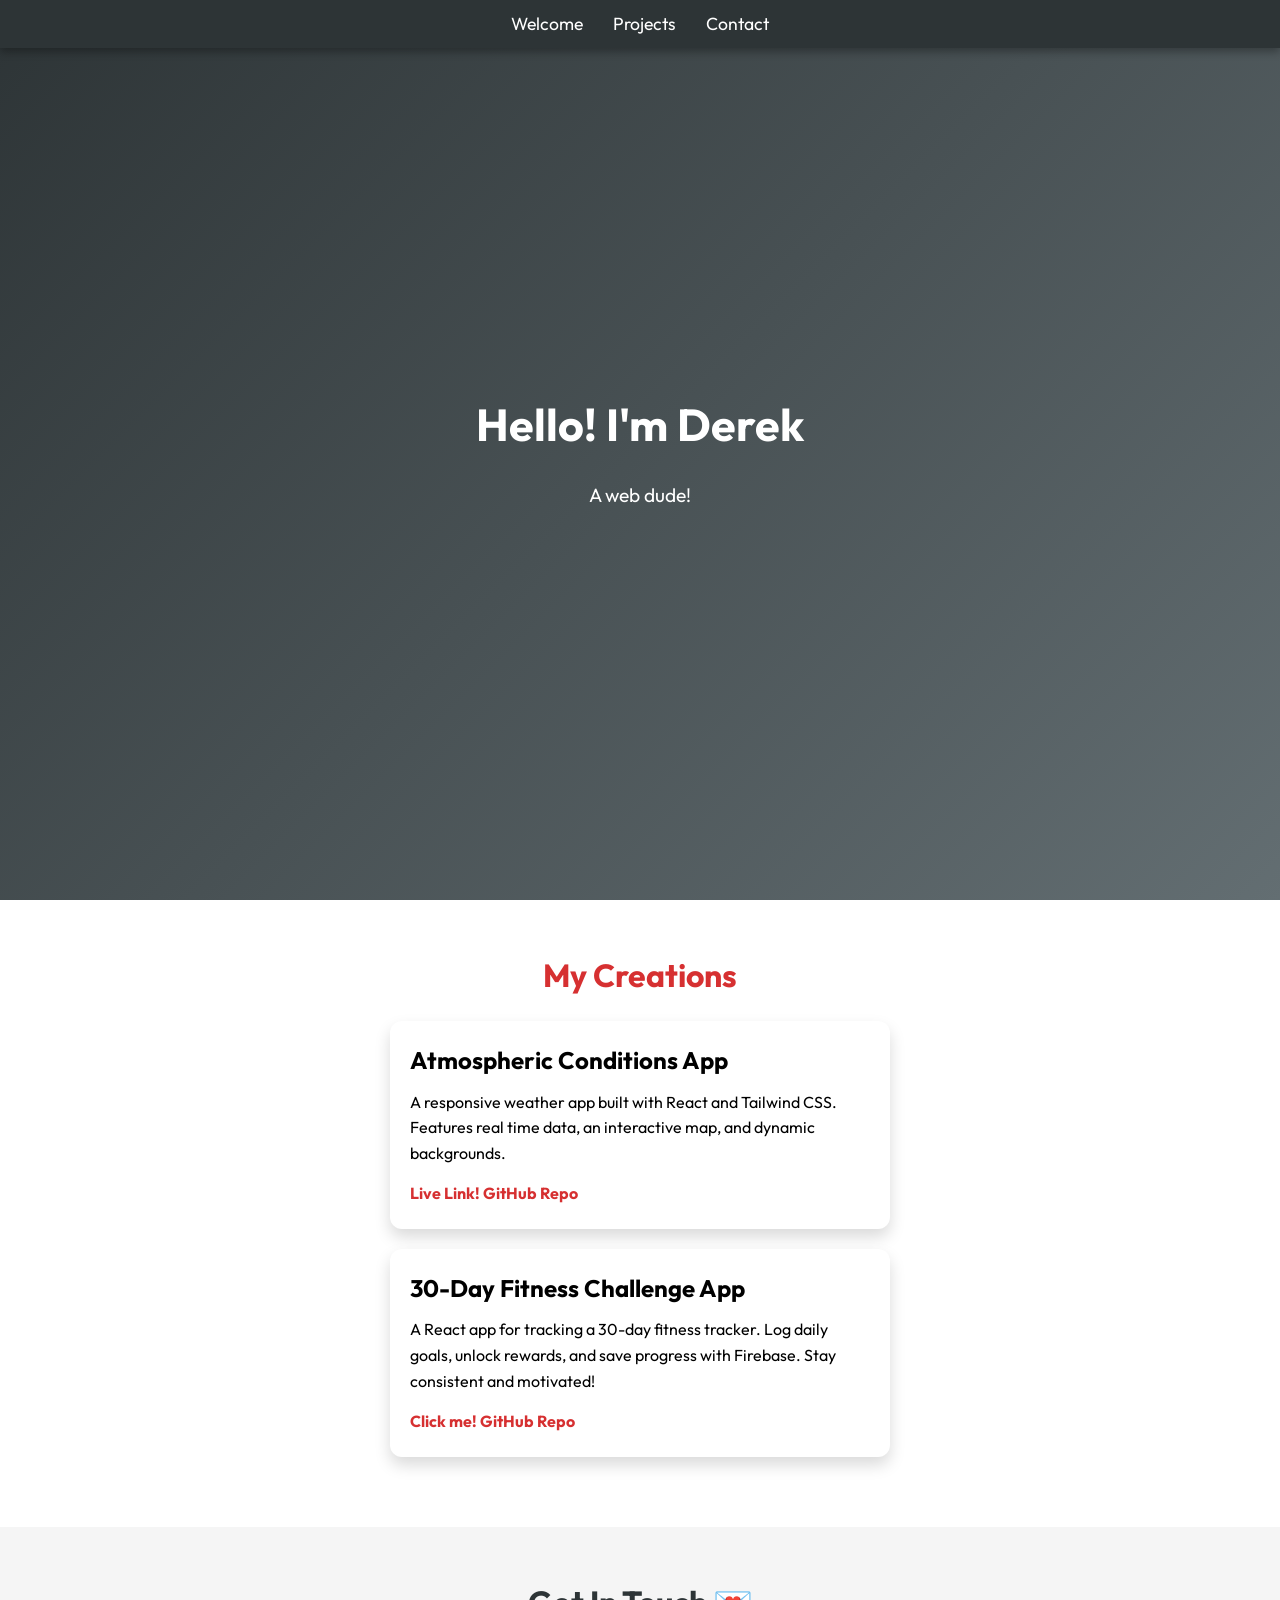
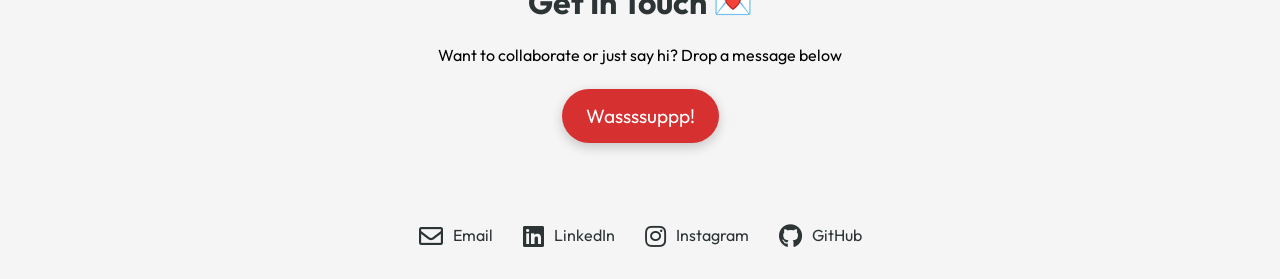
==== index.html @ 646eb682 "Update index.html Added links" ====
<!DOCTYPE html>
<html lang="en">
<head>
  <meta charset="UTF-8">
  <meta name="viewport" content="width=device-width, initial-scale=1.0">
  <title>Hello D!</title>
  <link rel="stylesheet" href="styles.css">
  <link href="https://fonts.googleapis.com/css2?family=Outfit:wght@400;500;600;700&display=swap" rel="stylesheet">
  <!-- Font Awesome CDN for Icons -->
  <link rel="stylesheet" href="https://cdnjs.cloudflare.com/ajax/libs/font-awesome/5.15.4/css/all.min.css">

</head>
<body>

  <!-- Navbar -->
  <nav id="navbar">
    <ul>
      <li><a href="#welcome-section">Welcome</a></li>
      <li><a href="#projects">Projects</a></li>
      <li><a href="#contact">Contact</a></li>
    </ul>
  </nav>

  <!-- Welcome Section -->
  <section id="welcome-section">
    <h1>Hello! I'm Derek</h1>
    <p>A web dude!</p>
  </section>

  <!-- Projects Section -->
  <section id="projects">
    <h2>My Creations</h2>
    <div class="project-tile">
      <h3>Atmospheric Conditions App</h3>
      <p>A responsive weather app built with React and Tailwind CSS. Features real time data, an interactive map, and dynamic backgrounds.</p>
      <a href="https://weather-app-lemon-nu-39.vercel.app/" target="_blank">Live Link!</a>
      <a href="https://github.com/Dkloh/weather-app" target="_blank">GitHub Repo</a>
    </div>
    <div class="project-tile">
      <h3>30-Day Fitness Challenge App</h3>
      <p>A React app for tracking a 30-day fitness tracker. Log daily goals, unlock rewards, and save progress with Firebase. Stay consistent and motivated!</p>
      <a href="https://fitness-challenge-tracker.vercel.app" target="_blank">Click me!</a>
      <a href="https://github.com/Dkloh/fitness-challenge-tracker" target="_blank">GitHub Repo</a>
    </div>
  </section>

  <!-- Contact Section -->
  <section id="contact">
    <h2>Get In Touch 💌</h2>
    <p>Want to collaborate or just say hi? Drop a message below</p>
    <a id="profile-link" href="javascript:void(0);" onclick="openModal()">Wassssuppp!</a>
  </section>

   <!-- Modal (Pop-up form) -->
   <div id="contact-modal" class="modal">
    <div class="modal-content">
      <div class="modal-header">
        <h2>Contact Me</h2>
        <button class="close-btn" onclick="closeModal()">×</button>
      </div>
      <form action="https://formspree.io/f/xyzypabz" method="POST" class="contact-form">
        <label for="name">Your Name</label>
        <input type="text" id="name" name="name" required>

        <label for="email">Your Email</label>
        <input type="email" id="email" name="email" required>

        <label for="message">Your Message</label>
        <textarea id="message" name="message" rows="4" required></textarea>

        <button type="submit">Send Message</button>
      </form>
    </div>
  </div>


  <!-- Socials-->
  <div class="social-links">
    <a href="mailto:derekkloh@gmail.com" class="social-icon email" target="_blank">
        <i class="far fa-envelope"></i>
        <span>Email</span>
    </a>
    
    <a href="https://linkedin.com/in/derekkloh" class="social-icon linkedin" target="_blank">
        <i class="fab fa-linkedin"></i>
        <span>LinkedIn</span>
    </a>
    
    <a href="https://instagram.com/dkloh" class="social-icon instagram" target="_blank">
        <i class="fab fa-instagram"></i>
        <span>Instagram</span>
    </a>

    <!-- GitHub Link -->
    <a href="https://github.com/Dkloh" class="social-icon github" target="_blank">
        <i class="fab fa-github"></i>
        <span>GitHub</span>
    </a>
</div>
<script>
    // Function to open the modal (pop-up)
    function openModal() {
      document.getElementById('contact-modal').style.display = 'flex';
    }

    // Function to close the modal (pop-up)
    function closeModal() {
      document.getElementById('contact-modal').style.display = 'none';
    }
  </script>

</body>
</html>
---- styles.css ----
/* Reset some basic styles */
* {
    margin: 0;
    padding: 0;
    box-sizing: border-box;
  }
  
  body {
    font-family:'Outfit', -apple-system, BlinkMacSystemFont, 'Segoe UI', Roboto, Oxygen-Sans, Ubuntu, Cantarell, 'Helvetica Neue', sans-serif;
    line-height: 1.6;
    background-color: #f5f5f5;
  }
  
  /* Navbar */
  #navbar {
    position: fixed;
    top: 0;
    width: 100%;
    background-color: #2D3436;
    color: white;
    padding: 10px;
    box-shadow: 0px 4px 8px rgba(0, 0, 0, 0.3);
  }
  
  #navbar ul {
    list-style: none;
    display: flex;
    justify-content: center;
  }
  
  #navbar ul li {
    margin: 0 15px;
  }
  
  #navbar ul li a {
    color: white;
    text-decoration: none;
    font-size: 1.1rem;
    transition: transform 0.3s;
  }
  
  #navbar ul li a:hover {
    transform: scale(1.1);
  }
  
  /* Welcome Section */
  #welcome-section {
    display: flex;
    flex-direction: column;
    align-items: center;
    justify-content: center;
    height: 100vh;
    background: linear-gradient(135deg, #2D3436, #636E72);
    text-align: center;
    color: white;
    animation: fadeIn 1.5s ease-in;
  }
  
  #welcome-section h1 {
    font-size: 2.8rem;
    margin-bottom: 10px;
    animation: bounceIn 2s infinite alternate;
  }
  
  @keyframes bounceIn {
    0% { transform: translateY(0); }
    100% { transform: translateY(-10px); }
  }
  
  #welcome-section p {
    font-size: 1.2rem;
    max-width: 600px;
    margin-top: 10px;
  }
  
  /* Projects Section */
  #projects {
    padding: 50px 20px;
    background-color: #ffffff;
  }
  
  #projects h2 {
    text-align: center;
    margin-bottom: 20px;
    font-size: 2rem;
    color: #D63031;
  }
  
  .project-tile {
    background: #ffffff;
    padding: 20px;
    margin: 20px auto;
    border-radius: 12px;
    width: 80%;
    max-width: 500px;
    box-shadow: 0px 8px 16px rgba(0, 0, 0, 0.15);
    transition: transform 0.3s ease;
  }
  
  .project-tile:hover {
    transform: translateY(-10px);
  }
  
  .project-tile h3 {
    font-size: 1.5rem;
    margin-bottom: 10px;
  }
  
  .project-tile p {
    margin-bottom: 15px;
  }
  
  .project-tile a {
    display: inline-block;
    color: #D63031;
    font-weight: bold;
    text-decoration: none;
    border-bottom: 2px solid transparent;
    transition: color 0.3s, border-bottom-color 0.3s;
  }
  
  .project-tile a:hover {
    color: #ff4757;
    border-bottom-color: #ff6347;
  }
  
  /* Contact Section */
  #contact {
    padding: 50px 20px;
    text-align: center;
    background-color: #f5f5f5;
  }
  
  #contact h2 {
    font-size: 2rem;
    color: #2D3436;
    margin-bottom: 15px;
  }
  
  #profile-link {
    display: inline-block;
    margin-top: 20px;
    padding: 12px 24px;
    background-color: #D63031;
    color: white;
    text-decoration: none;
    font-size: 1.2rem;
    border-radius: 50px;
    box-shadow: 0px 4px 12px rgba(0, 0, 0, 0.2);
    transition: background-color 0.3s, box-shadow 0.3s;
  }
  
  #profile-link:hover {
    background-color: #ff4757;
    box-shadow: 0px 6px 18px rgba(0, 0, 0, 0.3);
  }
  
  /* Keyframes */
  @keyframes fadeIn {
    from { opacity: 0; }
    to { opacity: 1; }
  }
  
  /* Media Query */
  @media (max-width: 600px) {
    #welcome-section h1 {
      font-size: 2rem;
    }
  
    .project-tile {
      width: 90%;
    }
  }
  
  /* Socials if it works */
  .social-links {
    display: flex;
    justify-content: center;
    gap: 30px;
    margin: 30px 0;
}

.social-icon {
    color: #2D3436;
    font-size: 24px;
    transition: all 0.3s ease;
    display: flex;
    align-items: center;
    gap: 10px;
    text-decoration: none;
}

.social-icon span {
    font-size: 16px;
}

.social-icon:hover {
    color: #D63031;
    transform: translateY(-3px);
}

/* Specific hover colors */
.social-icon.linkedin:hover {
    color: #0077b5;
}

.social-icon.instagram:hover {
    color: #e4405f;
}

.social-icon.email:hover {
    color: #D63031;
}

.social-icon.github:hover {
    color: #6e0208;
}

/* Modal Styles */
.modal {
    display: none; /* Hidden by default */
    position: fixed;
    top: 0;
    left: 0;
    width: 100%;
    height: 100%;
    background-color: rgba(0, 0, 0, 0.5); /* Dark background */
    justify-content: center;
    align-items: center;
  }

  .modal-content {
    background-color: #fff;
    padding: 20px;
    border-radius: 8px;
    max-width: 500px;
    width: 100%;
  }

  .modal-header {
    display: flex;
    justify-content: space-between;
    align-items: center;
  }

  .modal-header h2 {
    margin: 0;
  }

  .close-btn {
    background-color: transparent;
    border: none;
    font-size: 20px;
    cursor: pointer;
  }

  .contact-form {
    display: flex;
    flex-direction: column;
  }

  .contact-form label {
    font-size: 1rem;
    margin-bottom: 5px;
  }

  .contact-form input,
  .contact-form textarea {
    padding: 10px;
    margin-bottom: 10px;
    border: 1px solid #ccc;
    border-radius: 4px;
  }

  .contact-form button {
    padding: 10px 20px;
    background-color: #D63031;
    color: white;
    border: none;
    border-radius: 4px;
    cursor: pointer;
    transition: background-color 0.3s;
  }

  .contact-form button:hover {
    background-color: #ff4757;
  }
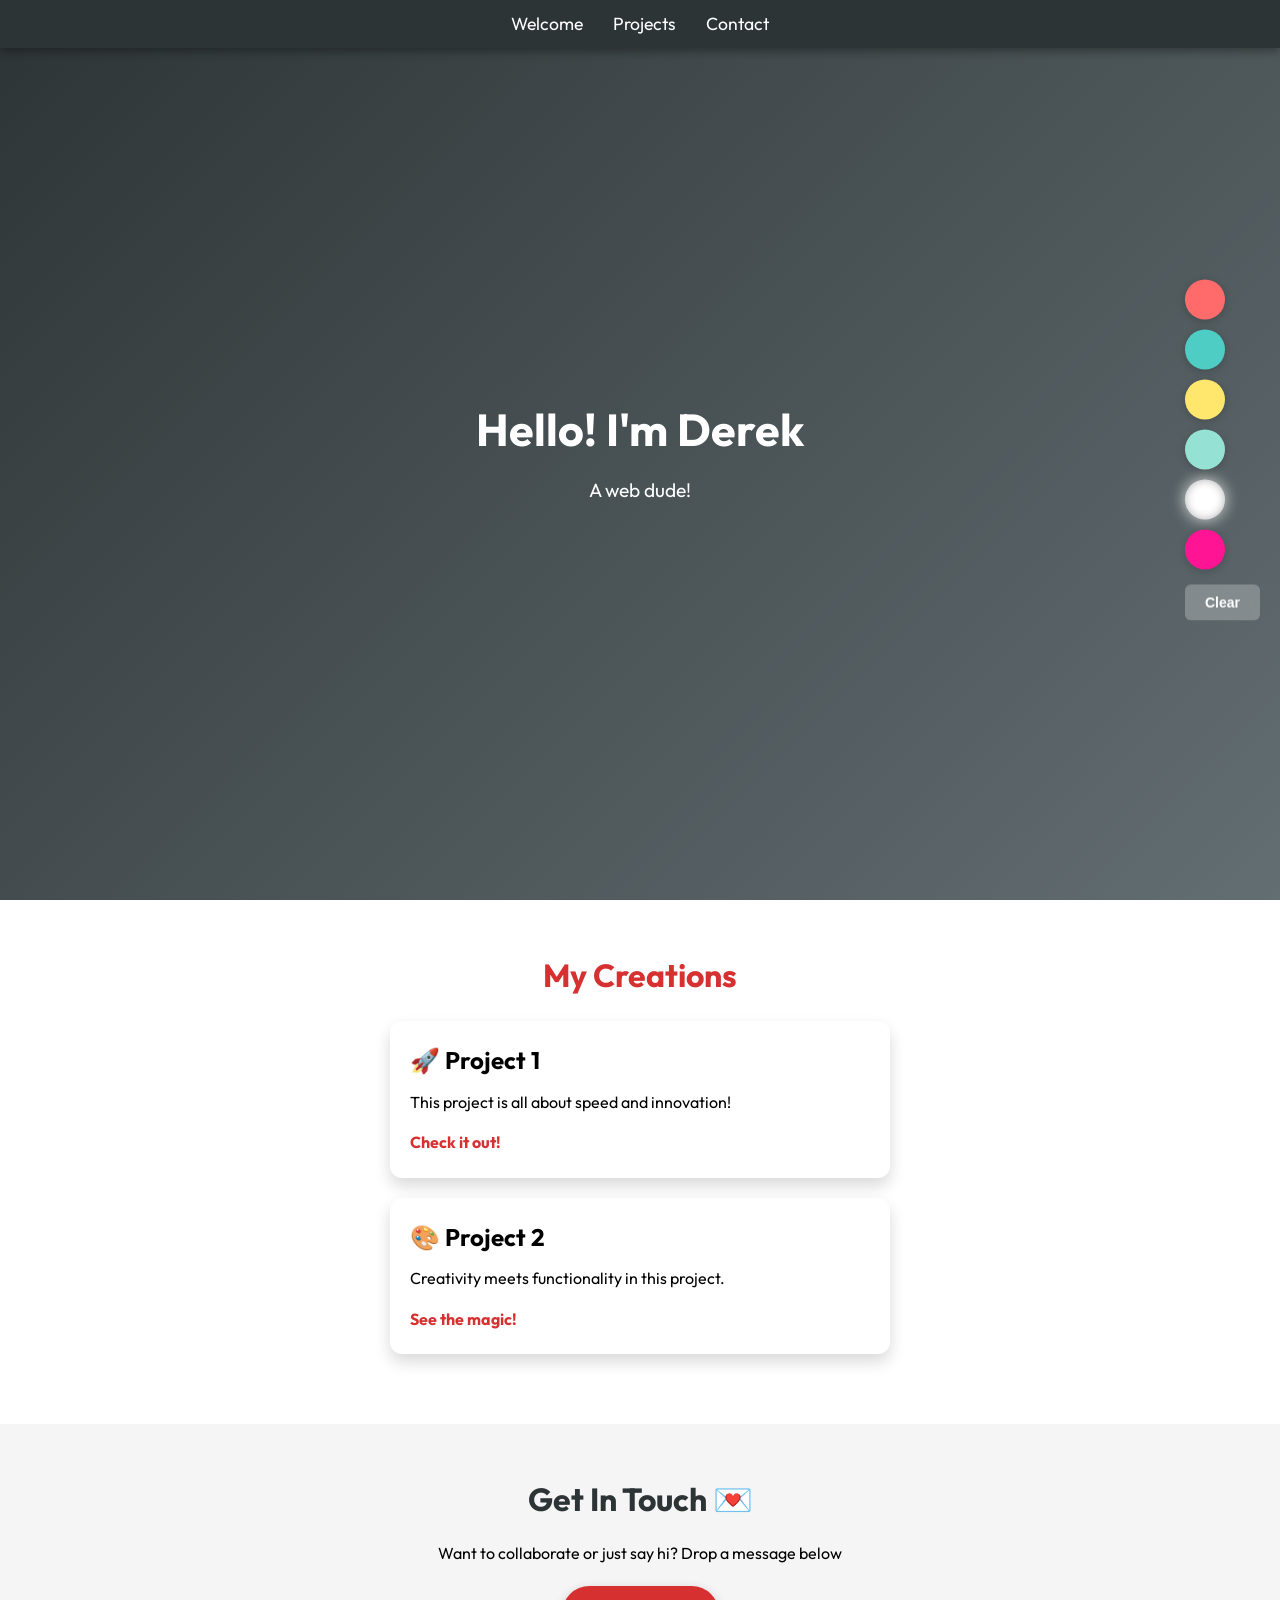
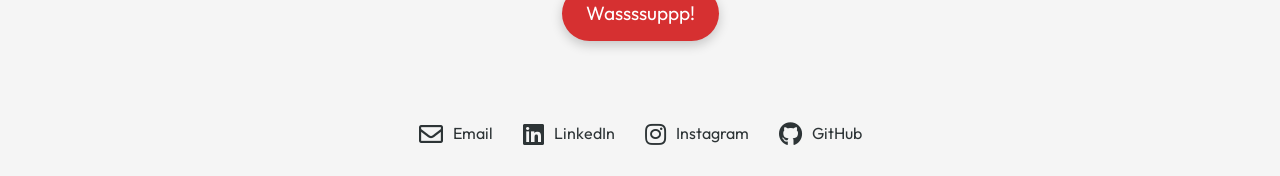
==== commit 0efba438: "Added canvas" ====
--- a/index.html
+++ b/index.html
@@ -21,26 +21,43 @@
     </ul>
   </nav>
 
-  <!-- Welcome Section -->
+  <!-- Welcome Section 
   <section id="welcome-section">
     <h1>Hello! I'm Derek</h1>
     <p>A web dude!</p>
-  </section>
+  </section> -->
+
+  <!-- New Welcome Section -->
+  <section id="welcome-section">
+  <canvas id="drawboard"></canvas>
+  <div class="color-picker-container">
+    <button class="color-btn" id="color-red" style="background-color: #FF6B6B;" data-color="rgb(255,107,107)"></button>
+    <button class="color-btn" id="color-blue" style="background-color: #4ECDC4;" data-color="rgb(78,205,196)"></button>
+    <button class="color-btn" id="color-yellow" style="background-color: #FFE66D;" data-color="rgb(255,230,109)"></button>
+    <button class="color-btn" id="color-green" style="background-color: #95E1D3;" data-color="rgb(149,225,211)"></button>
+    <button class="color-btn active" id="color-white" style="background-color: #FFFFFF;" data-color="rgb(255,255,255)"></button>
+    <button class="color-btn" id="color-pink" style="background-color: #FF1493;" data-color="rgb(255,20,147)"></button>
+    <button id="clear-board">Clear</button>
+  </div>
+  <div class="overlay-text">
+    <h1>Hello! I'm Derek</h1>
+    <p>A web dude!</p>
+  </div>
+</section>
+
 
   <!-- Projects Section -->
   <section id="projects">
     <h2>My Creations</h2>
     <div class="project-tile">
-      <h3>Atmospheric Conditions App</h3>
-      <p>A responsive weather app built with React and Tailwind CSS. Features real time data, an interactive map, and dynamic backgrounds.</p>
-      <a href="https://weather-app-lemon-nu-39.vercel.app/" target="_blank">Live Link!</a>
-      <a href="https://github.com/Dkloh/weather-app" target="_blank">GitHub Repo</a>
+      <h3>🚀 Project 1</h3>
+      <p>This project is all about speed and innovation!</p>
+      <a href="https://github.com/yourusername/project1" target="_blank">Check it out!</a>
     </div>
     <div class="project-tile">
-      <h3>30-Day Fitness Challenge App</h3>
-      <p>A React app for tracking a 30-day fitness tracker. Log daily goals, unlock rewards, and save progress with Firebase. Stay consistent and motivated!</p>
-      <a href="https://fitness-challenge-tracker.vercel.app" target="_blank">Click me!</a>
-      <a href="https://github.com/Dkloh/fitness-challenge-tracker" target="_blank">GitHub Repo</a>
+      <h3>🎨 Project 2</h3>
+      <p>Creativity meets functionality in this project.</p>
+      <a href="https://github.com/yourusername/project2" target="_blank">See the magic!</a>
     </div>
   </section>
 
@@ -76,23 +93,23 @@
 
   <!-- Socials-->
   <div class="social-links">
-    <a href="mailto:derekkloh@gmail.com" class="social-icon email" target="_blank">
+    <a href="mailto:derekkloh@gmail.com" class="social-icon email">
         <i class="far fa-envelope"></i>
         <span>Email</span>
     </a>
     
-    <a href="https://linkedin.com/in/derekkloh" class="social-icon linkedin" target="_blank">
+    <a href="https://linkedin.com/in/yourprofile" class="social-icon linkedin">
         <i class="fab fa-linkedin"></i>
         <span>LinkedIn</span>
     </a>
     
-    <a href="https://instagram.com/dkloh" class="social-icon instagram" target="_blank">
+    <a href="https://instagram.com/yourprofile" class="social-icon instagram">
         <i class="fab fa-instagram"></i>
         <span>Instagram</span>
     </a>
 
     <!-- GitHub Link -->
-    <a href="https://github.com/Dkloh" class="social-icon github" target="_blank">
+    <a href="https://github.com/yourusername" class="social-icon github" target="_blank">
         <i class="fab fa-github"></i>
         <span>GitHub</span>
     </a>
@@ -109,5 +126,7 @@
     }
   </script>
 
+  <script src="script.js"></script>
+  
 </body>
-</html>
+</html>
--- a/styles.css
+++ b/styles.css
@@ -20,6 +20,7 @@
     color: white;
     padding: 10px;
     box-shadow: 0px 4px 8px rgba(0, 0, 0, 0.3);
+    z-index: 100;
   }
   
   #navbar ul {
@@ -43,7 +44,7 @@
     transform: scale(1.1);
   }
   
-  /* Welcome Section */
+  /* Welcome Section 
   #welcome-section {
     display: flex;
     flex-direction: column;
@@ -71,7 +72,116 @@
     font-size: 1.2rem;
     max-width: 600px;
     margin-top: 10px;
-  }
+  }  */
+
+  /* NEW Welcome Section — unchanged background & layout */
+#welcome-section {
+  position: relative;              /* Needed so canvas overlays correctly */
+  display: flex;
+  flex-direction: column;
+  align-items: center;
+  justify-content: center;
+  height: 100vh;
+  background: linear-gradient(135deg, #2D3436, #636E72);
+  text-align: center;
+  color: white;
+  animation: fadeIn 1.5s ease-in;
+  overflow: hidden;                /* Prevent drawing overflow */
+  margin-top: 0;
+}
+
+/* Canvas Drawing Layer */
+#drawboard {
+  position: absolute;
+  top: 0;
+  left: 0;
+  width: 100%;
+  height: 100%;
+  background: transparent;         /* Keeps your gradient fully visible */
+  cursor: crosshair;
+  z-index: 1;                      /* Behind the text but above background */
+  margin-top: 0;                   /* Don't be pushed down by navbar */
+}
+
+/* Text sits on top of the drawing layer */
+.overlay-text {
+  position: relative;
+  z-index: 2;
+  pointer-events: none;            /* User can draw "through" the text */
+}
+
+.overlay-text button {
+  pointer-events: auto;            /* Allow button clicks */
+}
+
+.color-picker-container {
+  position: absolute;
+  top: 50%;
+  right: 20px;
+  transform: translateY(-50%);
+  z-index: 3;
+  display: flex;
+  gap: 10px;
+  flex-direction: column;
+}
+
+/* Keep your existing heading styles */
+#welcome-section h1 {
+  font-size: 2.8rem;
+  margin-bottom: 10px;
+  animation: bounceIn 2s infinite alternate;
+}
+
+@keyframes bounceIn {
+  0% { transform: translateY(0); }
+  100% { transform: translateY(-10px); }
+}
+
+#welcome-section p {
+  font-size: 1.2rem;
+  max-width: 600px;
+  margin-top: 10px;
+}
+
+
+/* Clear Button */
+#clear-board {
+  padding: 10px 20px;
+  font-size: 14px;
+  border: none;
+  border-radius: 6px;
+  background: rgba(255,255,255,0.25);
+  color: white;
+  cursor: pointer;
+  backdrop-filter: blur(5px);
+  transition: 0.2s;
+  font-weight: 600;
+  margin-top: 5px;
+}
+
+#clear-board:hover {
+  background: rgba(255,255,255,0.4);
+}
+
+.color-btn {
+  width: 40px;
+  height: 40px;
+  border: none;
+  border-radius: 50%;
+  cursor: pointer;
+  transition: transform 0.2s, box-shadow 0.2s;
+  box-shadow: 0 2px 8px rgba(0, 0, 0, 0.2);
+}
+
+.color-btn:hover {
+  transform: scale(1.1);
+  box-shadow: 0 4px 12px rgba(0, 0, 0, 0.3);
+}
+
+.color-btn.active {
+  box-shadow: 0 0 15px rgba(255, 255, 255, 0.8), inset 0 0 10px rgba(0, 0, 0, 0.3);
+}
+
   
   /* Projects Section */
   #projects {
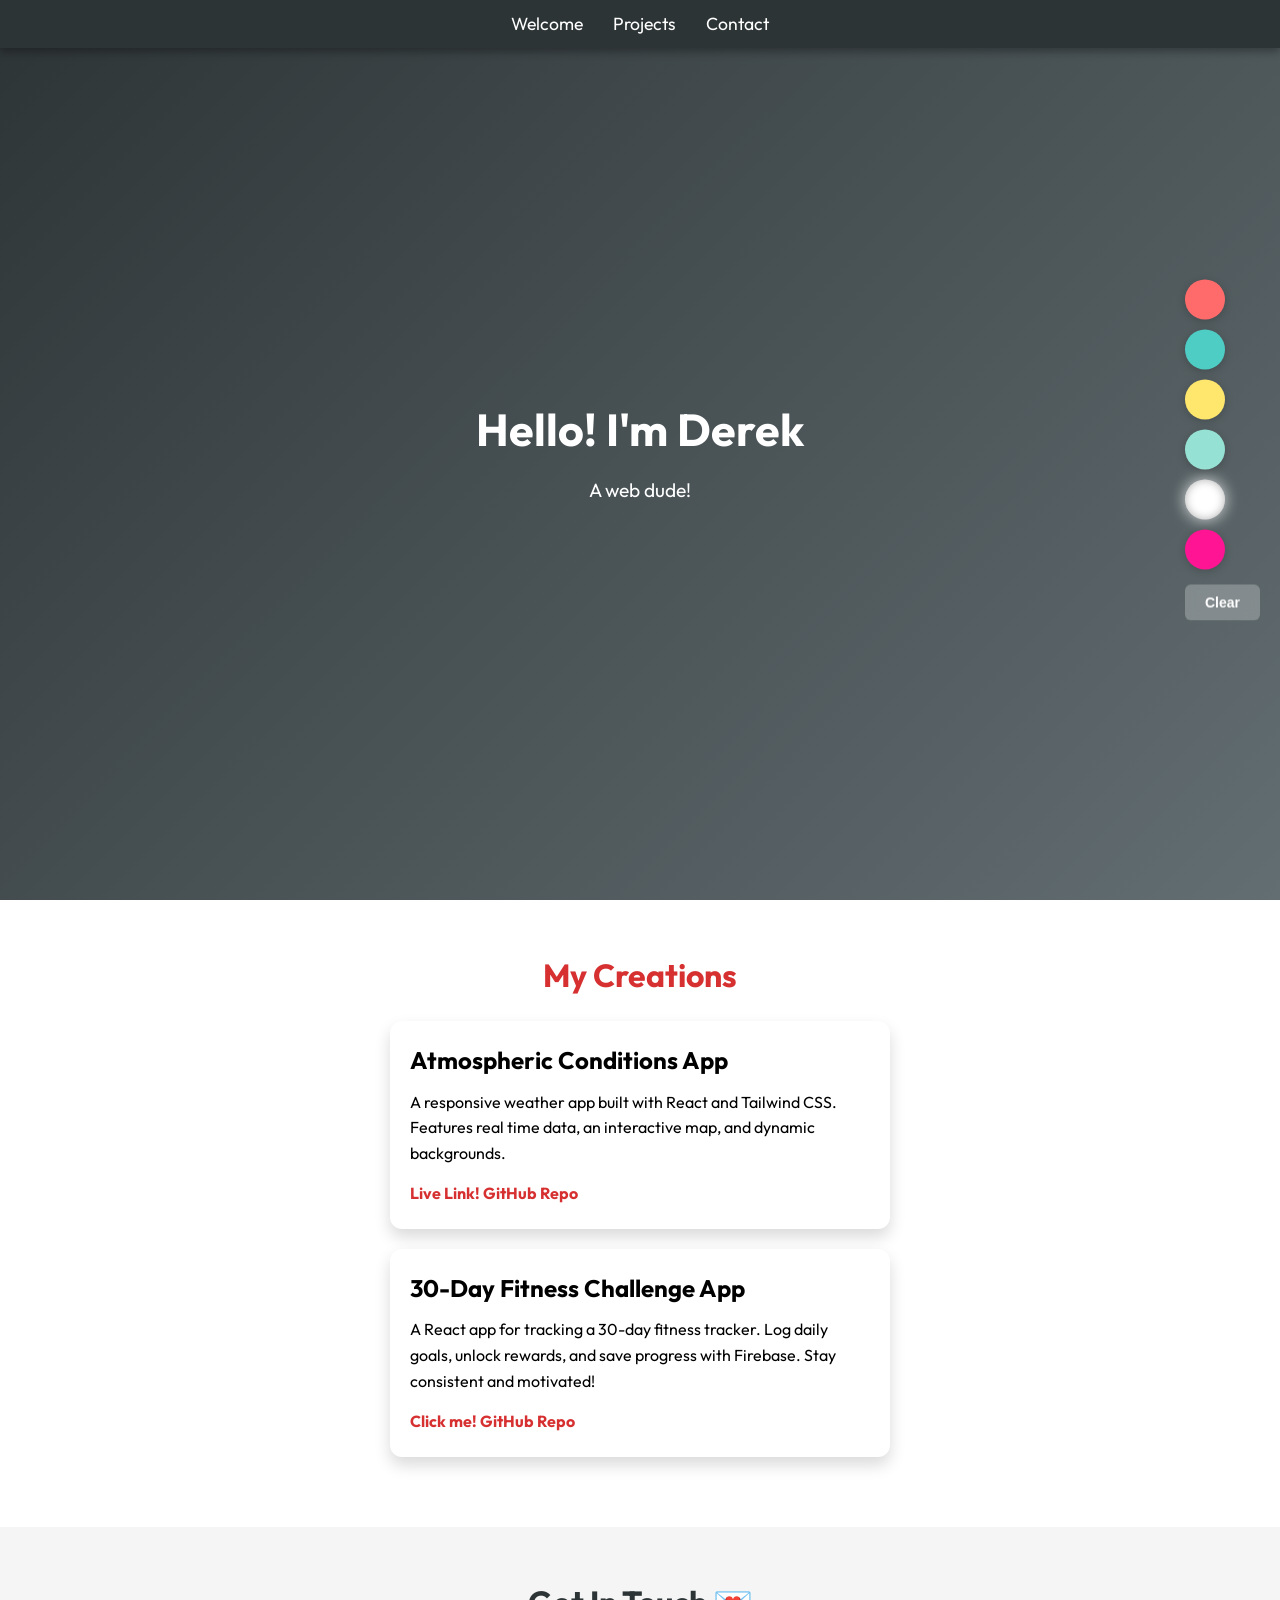
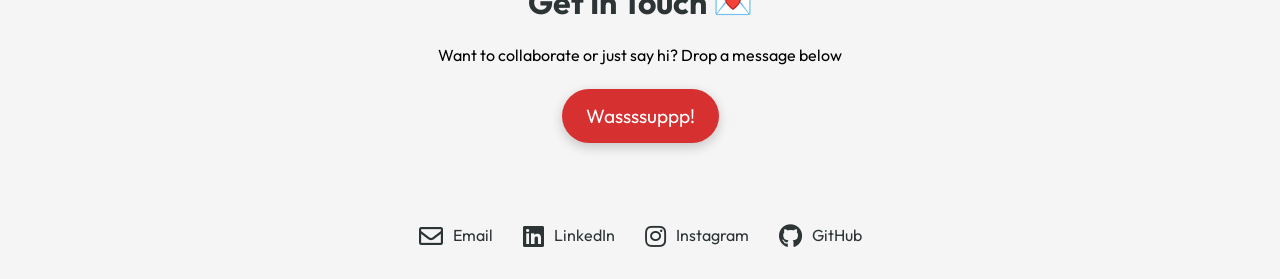
==== commit 4aa170f6: "Merge branch 'main' of https://github.com/Dkloh/portfolio" ====
--- a/index.html
+++ b/index.html
@@ -50,14 +50,16 @@
   <section id="projects">
     <h2>My Creations</h2>
     <div class="project-tile">
-      <h3>🚀 Project 1</h3>
-      <p>This project is all about speed and innovation!</p>
-      <a href="https://github.com/yourusername/project1" target="_blank">Check it out!</a>
+      <h3>Atmospheric Conditions App</h3>
+      <p>A responsive weather app built with React and Tailwind CSS. Features real time data, an interactive map, and dynamic backgrounds.</p>
+      <a href="https://weather-app-lemon-nu-39.vercel.app/" target="_blank">Live Link!</a>
+      <a href="https://github.com/Dkloh/weather-app" target="_blank">GitHub Repo</a>
     </div>
     <div class="project-tile">
-      <h3>🎨 Project 2</h3>
-      <p>Creativity meets functionality in this project.</p>
-      <a href="https://github.com/yourusername/project2" target="_blank">See the magic!</a>
+      <h3>30-Day Fitness Challenge App</h3>
+      <p>A React app for tracking a 30-day fitness tracker. Log daily goals, unlock rewards, and save progress with Firebase. Stay consistent and motivated!</p>
+      <a href="https://fitness-challenge-tracker.vercel.app" target="_blank">Click me!</a>
+      <a href="https://github.com/Dkloh/fitness-challenge-tracker" target="_blank">GitHub Repo</a>
     </div>
   </section>
 
@@ -93,23 +95,23 @@
 
   <!-- Socials-->
   <div class="social-links">
-    <a href="mailto:derekkloh@gmail.com" class="social-icon email">
+    <a href="mailto:derekkloh@gmail.com" class="social-icon email" target="_blank">
         <i class="far fa-envelope"></i>
         <span>Email</span>
     </a>
     
-    <a href="https://linkedin.com/in/yourprofile" class="social-icon linkedin">
+    <a href="https://linkedin.com/in/derekkloh" class="social-icon linkedin" target="_blank">
         <i class="fab fa-linkedin"></i>
         <span>LinkedIn</span>
     </a>
     
-    <a href="https://instagram.com/yourprofile" class="social-icon instagram">
+    <a href="https://instagram.com/dkloh" class="social-icon instagram" target="_blank">
         <i class="fab fa-instagram"></i>
         <span>Instagram</span>
     </a>
 
     <!-- GitHub Link -->
-    <a href="https://github.com/yourusername" class="social-icon github" target="_blank">
+    <a href="https://github.com/Dkloh" class="social-icon github" target="_blank">
         <i class="fab fa-github"></i>
         <span>GitHub</span>
     </a>
@@ -129,4 +131,4 @@
   <script src="script.js"></script>
   
 </body>
-</html>+</html>
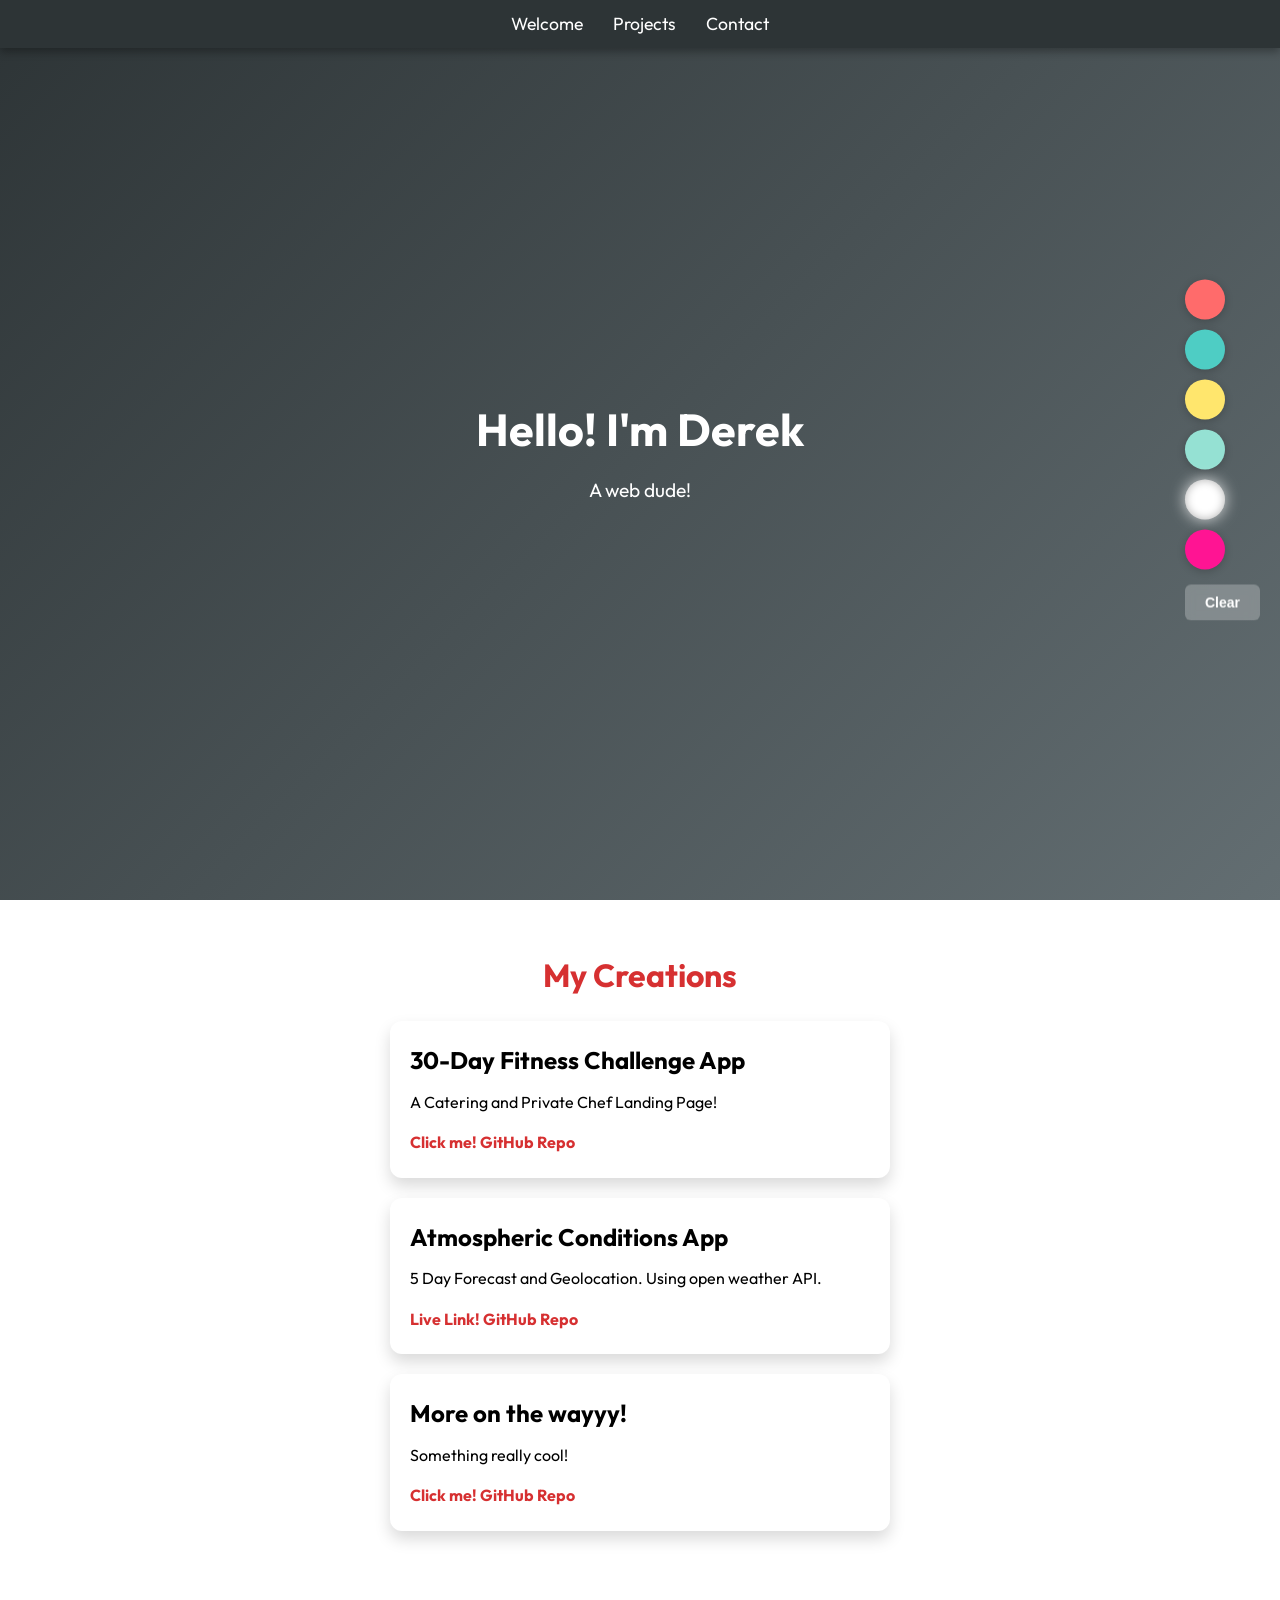
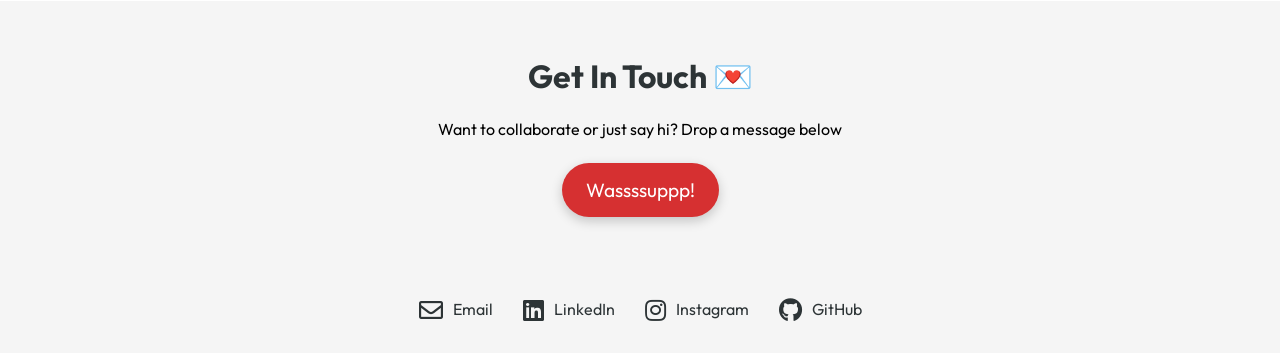
==== commit 6a8f9a1c: "Update project details in index.html Add project tile" ====
--- a/index.html
+++ b/index.html
@@ -50,16 +50,22 @@
   <section id="projects">
     <h2>My Creations</h2>
     <div class="project-tile">
-      <h3>Atmospheric Conditions App</h3>
-      <p>A responsive weather app built with React and Tailwind CSS. Features real time data, an interactive map, and dynamic backgrounds.</p>
-      <a href="https://weather-app-lemon-nu-39.vercel.app/" target="_blank">Live Link!</a>
-      <a href="https://github.com/Dkloh/weather-app" target="_blank">GitHub Repo</a>
+      <h3>30-Day Fitness Challenge App</h3>
+      <p>A Catering and Private Chef Landing Page!</p>
+      <a href="https://deirdres.netlify.app/" target="_blank">Click me!</a>
+      <a href="https://github.com/Dkloh/deirdres-website" target="_blank">GitHub Repo</a>
     </div>
     <div class="project-tile">
-      <h3>30-Day Fitness Challenge App</h3>
-      <p>A React app for tracking a 30-day fitness tracker. Log daily goals, unlock rewards, and save progress with Firebase. Stay consistent and motivated!</p>
-      <a href="https://fitness-challenge-tracker.vercel.app" target="_blank">Click me!</a>
-      <a href="https://github.com/Dkloh/fitness-challenge-tracker" target="_blank">GitHub Repo</a>
+      <h3>Atmospheric Conditions App</h3>
+      <p>5 Day Forecast and Geolocation. Using open weather API.</p>
+      <a href="https://new-weather-khaki.vercel.app/" target="_blank">Live Link!</a>
+      <a href="https://github.com/Dkloh/new-weather" target="_blank">GitHub Repo</a>
+    </div>
+    <div class="project-tile">
+      <h3>More on the wayyy!</h3>
+      <p>Something really cool!</p>
+      <a href="#">Click me!</a>
+      <a href="#" target="_blank">GitHub Repo</a>
     </div>
   </section>
 
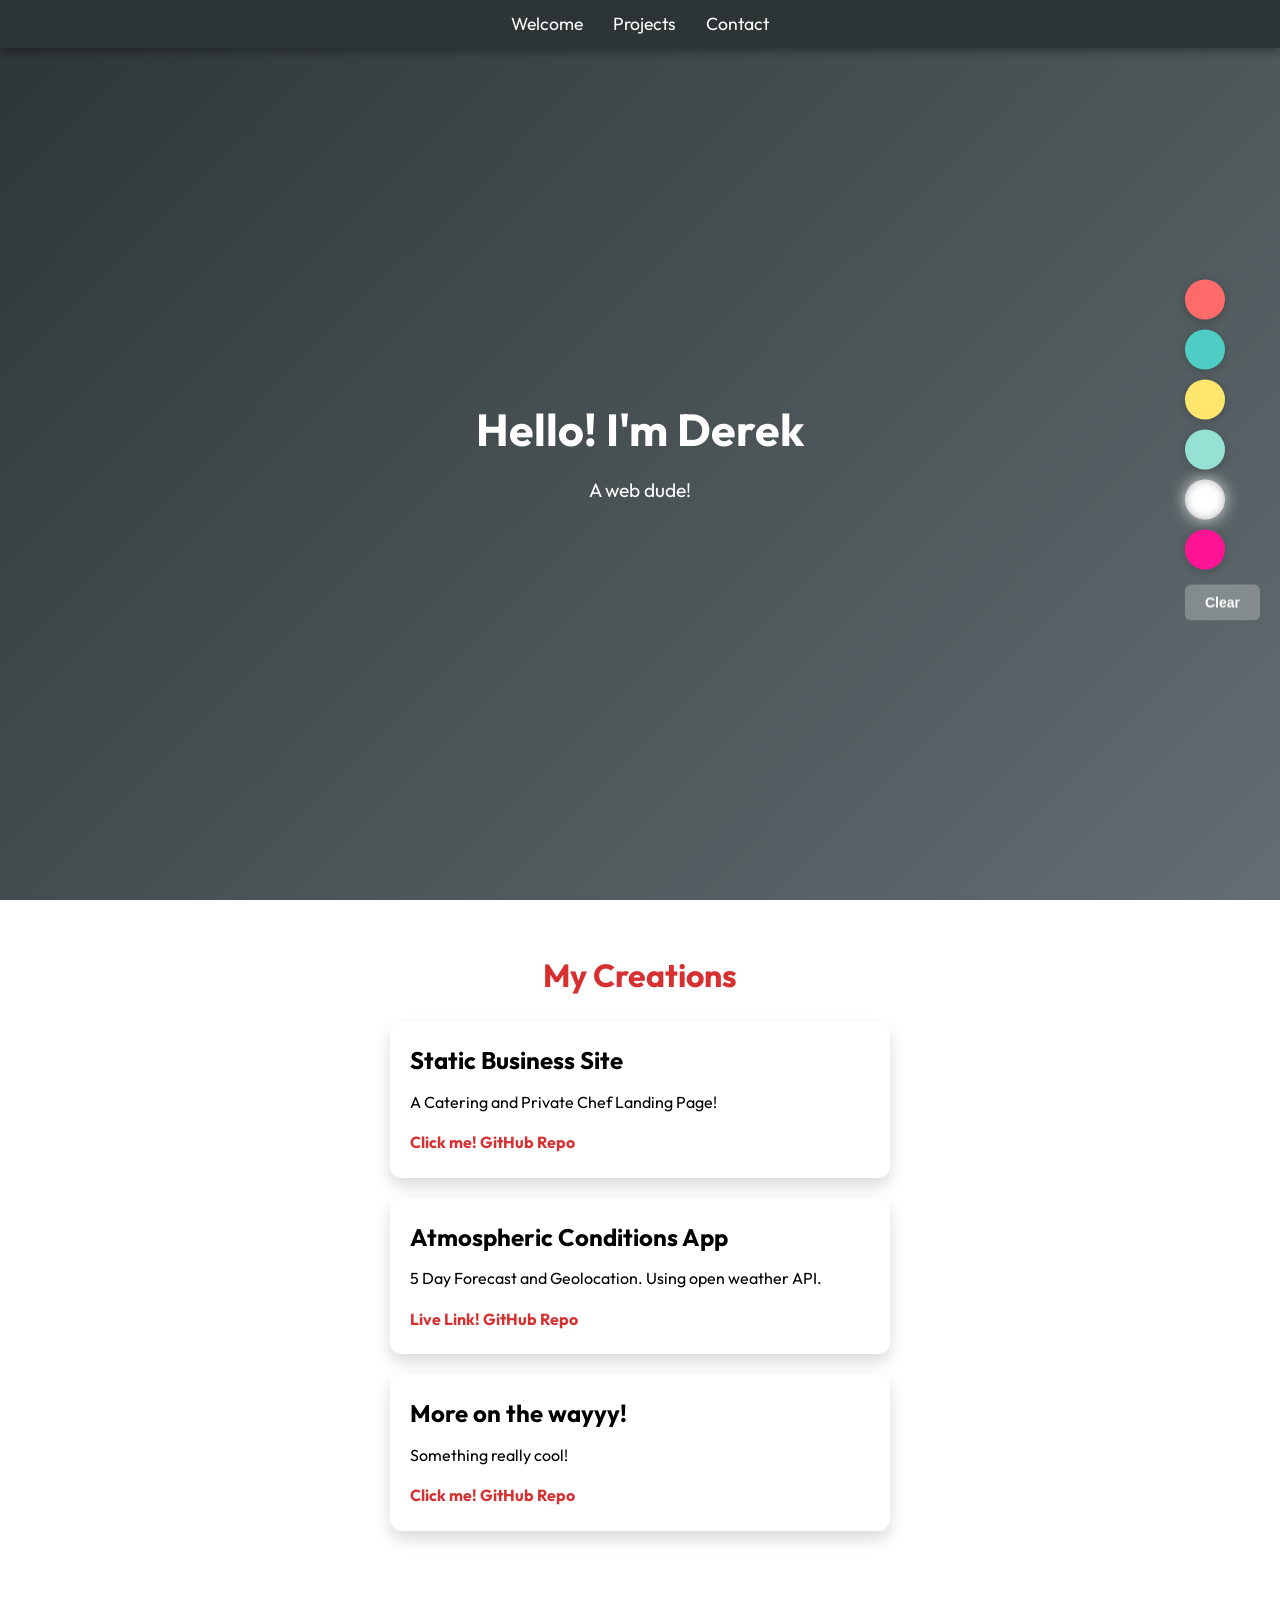
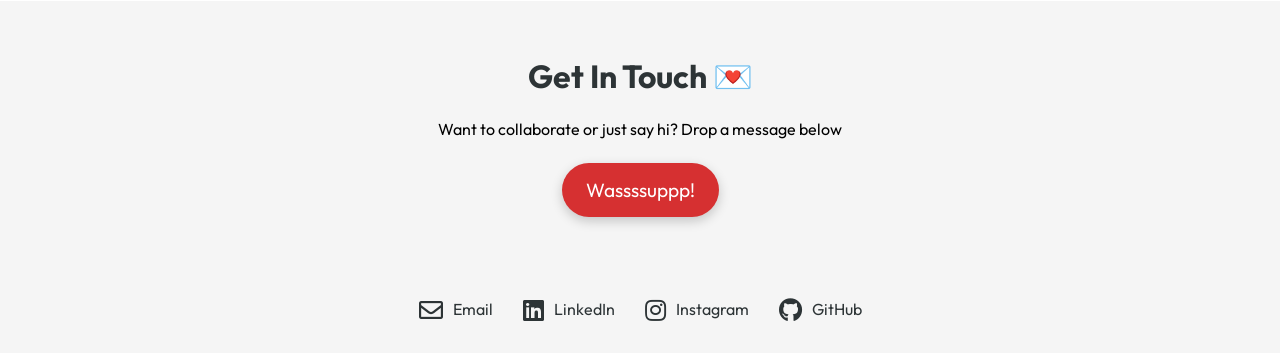
==== commit b1ba106a: "Update project title in index.html" ====
--- a/index.html
+++ b/index.html
@@ -50,7 +50,7 @@
   <section id="projects">
     <h2>My Creations</h2>
     <div class="project-tile">
-      <h3>30-Day Fitness Challenge App</h3>
+      <h3>Static Business Site</h3>
       <p>A Catering and Private Chef Landing Page!</p>
       <a href="https://deirdres.netlify.app/" target="_blank">Click me!</a>
       <a href="https://github.com/Dkloh/deirdres-website" target="_blank">GitHub Repo</a>
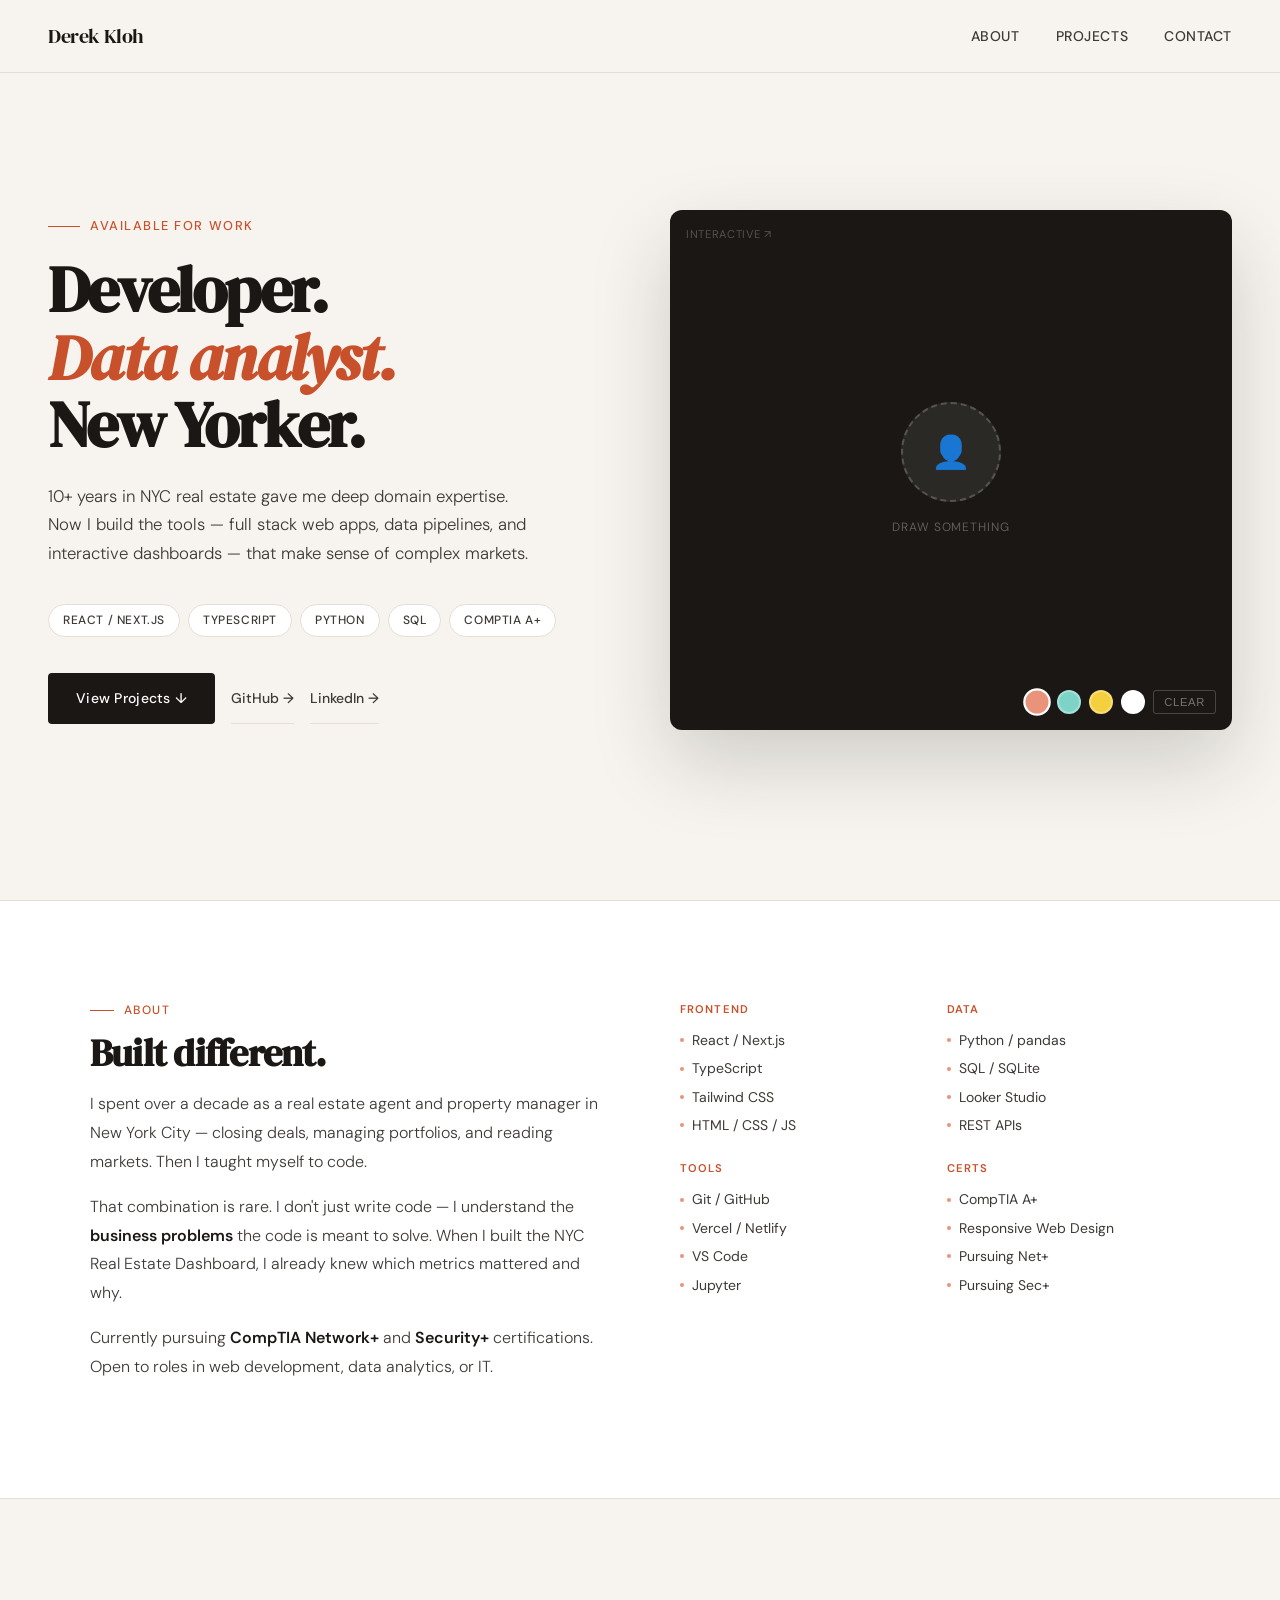
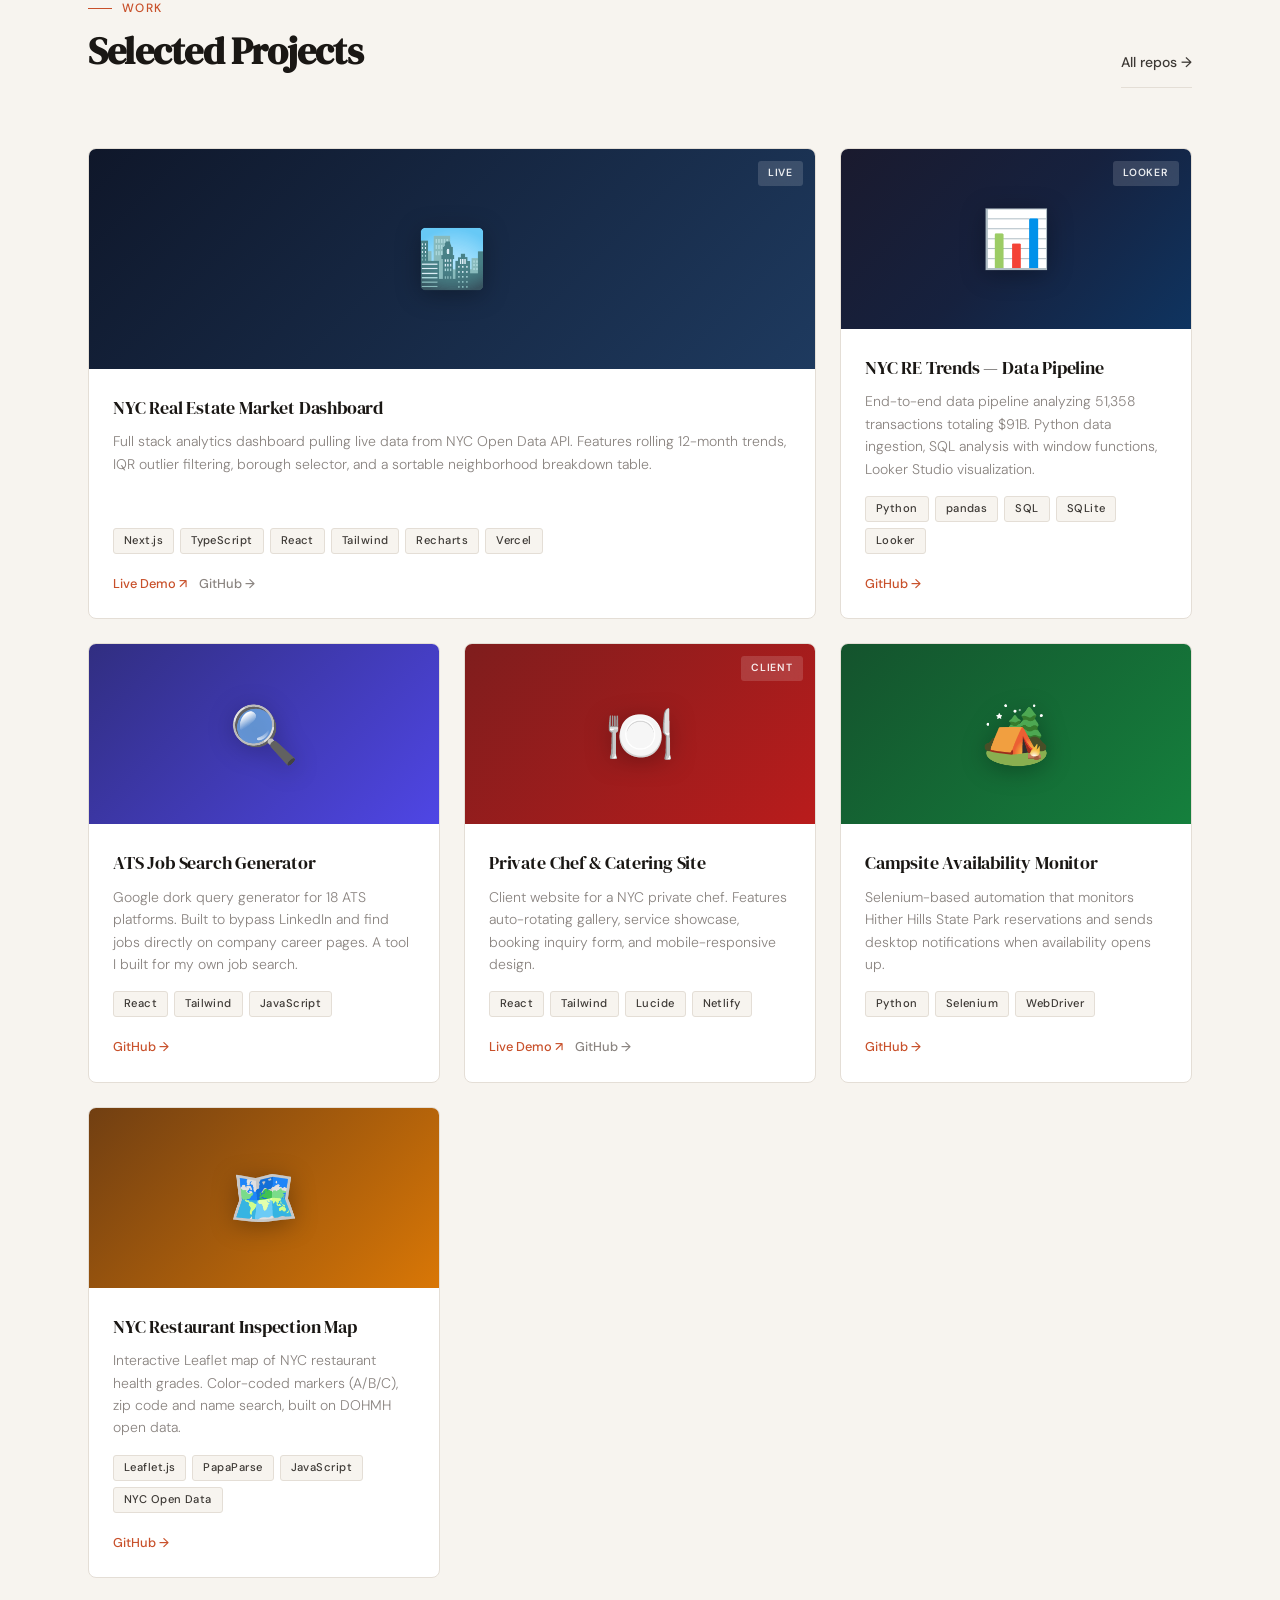
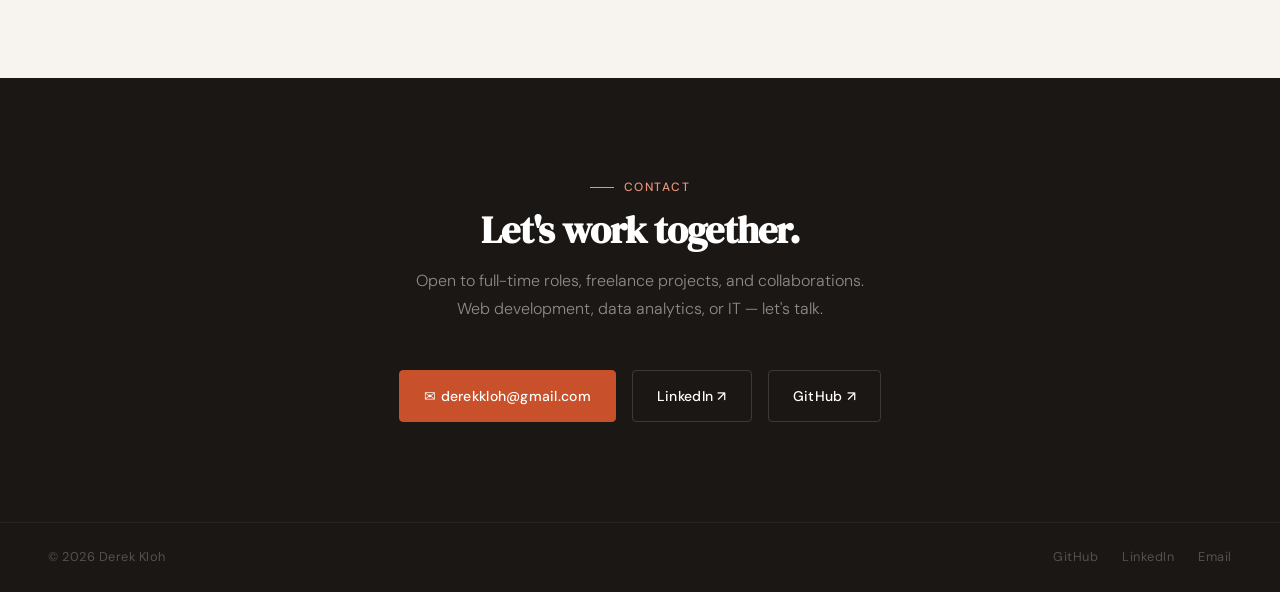
==== commit a9f5b0e0: "redesign portfolio" ====
--- a/index.html
+++ b/index.html
@@ -1,140 +1,1025 @@
 <!DOCTYPE html>
 <html lang="en">
 <head>
-  <meta charset="UTF-8">
-  <meta name="viewport" content="width=device-width, initial-scale=1.0">
-  <title>Hello D!</title>
-  <link rel="stylesheet" href="styles.css">
-  <link href="https://fonts.googleapis.com/css2?family=Outfit:wght@400;500;600;700&display=swap" rel="stylesheet">
-  <!-- Font Awesome CDN for Icons -->
-  <link rel="stylesheet" href="https://cdnjs.cloudflare.com/ajax/libs/font-awesome/5.15.4/css/all.min.css">
-
+  <meta charset="UTF-8" />
+  <meta name="viewport" content="width=device-width, initial-scale=1.0"/>
+  <title>Derek Kloh — Developer & Data Analyst</title>
+  <link rel="preconnect" href="https://fonts.googleapis.com">
+  <link rel="preconnect" href="https://fonts.gstatic.com" crossorigin>
+  <link href="https://fonts.googleapis.com/css2?family=DM+Serif+Display:ital@0;1&family=DM+Sans:wght@300;400;500;600&display=swap" rel="stylesheet">
+  <style>
+    *, *::before, *::after { margin: 0; padding: 0; box-sizing: border-box; }
+
+    :root {
+      --cream: #F7F4EF;
+      --ink: #1A1714;
+      --charcoal: #3D3935;
+      --warm-gray: #8A8480;
+      --accent: #C8502A;
+      --accent-light: #E8937A;
+      --card-bg: #FFFFFF;
+      --border: #E4DED6;
+    }
+
+    html { scroll-behavior: smooth; }
+
+    body {
+      font-family: 'DM Sans', sans-serif;
+      background: var(--cream);
+      color: var(--ink);
+      line-height: 1.6;
+      overflow-x: hidden;
+    }
+
+    /* ── NAV ── */
+    nav {
+      position: fixed;
+      top: 0; left: 0; right: 0;
+      z-index: 100;
+      display: flex;
+      justify-content: space-between;
+      align-items: center;
+      padding: 20px 48px;
+      background: rgba(247,244,239,0.85);
+      backdrop-filter: blur(12px);
+      border-bottom: 1px solid var(--border);
+    }
+
+    .nav-logo {
+      font-family: 'DM Serif Display', serif;
+      font-size: 1.25rem;
+      color: var(--ink);
+      text-decoration: none;
+      letter-spacing: -0.02em;
+    }
+
+    .nav-links {
+      display: flex;
+      gap: 36px;
+      list-style: none;
+    }
+
+    .nav-links a {
+      font-size: 0.875rem;
+      font-weight: 500;
+      color: var(--charcoal);
+      text-decoration: none;
+      letter-spacing: 0.04em;
+      text-transform: uppercase;
+      transition: color 0.2s;
+    }
+
+    .nav-links a:hover { color: var(--accent); }
+
+    /* ── HERO ── */
+    #hero {
+      min-height: 100vh;
+      display: grid;
+      grid-template-columns: 1fr 1fr;
+      align-items: center;
+      padding: 120px 48px 80px;
+      gap: 60px;
+      position: relative;
+    }
+
+    .hero-text { position: relative; z-index: 2; }
+
+    .hero-eyebrow {
+      font-size: 0.8rem;
+      font-weight: 500;
+      letter-spacing: 0.12em;
+      text-transform: uppercase;
+      color: var(--accent);
+      margin-bottom: 20px;
+      display: flex;
+      align-items: center;
+      gap: 10px;
+    }
+
+    .hero-eyebrow::before {
+      content: '';
+      display: block;
+      width: 32px;
+      height: 1px;
+      background: var(--accent);
+    }
+
+    h1 {
+      font-family: 'DM Serif Display', serif;
+      font-size: clamp(3rem, 5vw, 4.5rem);
+      line-height: 1.05;
+      letter-spacing: -0.03em;
+      color: var(--ink);
+      margin-bottom: 24px;
+    }
+
+    h1 em {
+      font-style: italic;
+      color: var(--accent);
+    }
+
+    .hero-bio {
+      font-size: 1.05rem;
+      color: var(--charcoal);
+      max-width: 480px;
+      line-height: 1.7;
+      margin-bottom: 36px;
+      font-weight: 300;
+    }
+
+    .hero-tags {
+      display: flex;
+      flex-wrap: wrap;
+      gap: 8px;
+      margin-bottom: 36px;
+    }
+
+    .tag {
+      font-size: 0.75rem;
+      font-weight: 500;
+      letter-spacing: 0.05em;
+      text-transform: uppercase;
+      padding: 6px 14px;
+      border: 1px solid var(--border);
+      border-radius: 999px;
+      color: var(--charcoal);
+      background: white;
+    }
+
+    .hero-ctas {
+      display: flex;
+      gap: 16px;
+      align-items: center;
+      flex-wrap: wrap;
+    }
+
+    .btn-primary {
+      display: inline-flex;
+      align-items: center;
+      gap: 8px;
+      background: var(--ink);
+      color: white;
+      padding: 14px 28px;
+      border-radius: 4px;
+      font-size: 0.875rem;
+      font-weight: 500;
+      text-decoration: none;
+      letter-spacing: 0.02em;
+      transition: background 0.2s, transform 0.15s;
+    }
+
+    .btn-primary:hover {
+      background: var(--accent);
+      transform: translateY(-1px);
+    }
+
+    .btn-ghost {
+      display: inline-flex;
+      align-items: center;
+      gap: 8px;
+      color: var(--charcoal);
+      padding: 14px 0;
+      font-size: 0.875rem;
+      font-weight: 500;
+      text-decoration: none;
+      border-bottom: 1px solid var(--border);
+      transition: color 0.2s, border-color 0.2s;
+    }
+
+    .btn-ghost:hover {
+      color: var(--accent);
+      border-color: var(--accent);
+    }
+
+    /* ── CANVAS PANEL ── */
+    .hero-canvas-panel {
+      position: relative;
+      height: 520px;
+      border-radius: 12px;
+      overflow: hidden;
+      background: var(--ink);
+      box-shadow: 0 32px 80px rgba(26,23,20,0.18);
+    }
+
+    #spray-canvas {
+      position: absolute;
+      inset: 0;
+      width: 100%;
+      height: 100%;
+      cursor: crosshair;
+    }
+
+    .canvas-overlay-text {
+      position: absolute;
+      inset: 0;
+      display: flex;
+      flex-direction: column;
+      align-items: center;
+      justify-content: center;
+      pointer-events: none;
+      z-index: 1;
+    }
+
+    .canvas-overlay-text .photo-placeholder {
+      width: 100px;
+      height: 100px;
+      border-radius: 50%;
+      background: rgba(255,255,255,0.08);
+      border: 2px dashed rgba(255,255,255,0.2);
+      display: flex;
+      align-items: center;
+      justify-content: center;
+      font-size: 2rem;
+      margin-bottom: 16px;
+    }
+
+    .canvas-overlay-text p {
+      font-size: 0.75rem;
+      color: rgba(255,255,255,0.3);
+      letter-spacing: 0.08em;
+      text-transform: uppercase;
+    }
+
+    .canvas-controls {
+      position: absolute;
+      bottom: 16px;
+      right: 16px;
+      z-index: 10;
+      display: flex;
+      gap: 8px;
+      align-items: center;
+    }
+
+    .color-dot {
+      width: 24px;
+      height: 24px;
+      border-radius: 50%;
+      border: 2px solid rgba(255,255,255,0.3);
+      cursor: pointer;
+      transition: transform 0.15s, border-color 0.15s;
+    }
+
+    .color-dot:hover { transform: scale(1.2); }
+    .color-dot.active { border-color: white; transform: scale(1.15); }
+
+    .canvas-clear {
+      font-size: 0.7rem;
+      font-weight: 500;
+      letter-spacing: 0.06em;
+      text-transform: uppercase;
+      color: rgba(255,255,255,0.4);
+      background: none;
+      border: 1px solid rgba(255,255,255,0.2);
+      padding: 5px 10px;
+      border-radius: 3px;
+      cursor: pointer;
+      transition: color 0.2s, border-color 0.2s;
+    }
+
+    .canvas-clear:hover {
+      color: white;
+      border-color: rgba(255,255,255,0.5);
+    }
+
+    .canvas-hint {
+      position: absolute;
+      top: 16px;
+      left: 16px;
+      font-size: 0.7rem;
+      letter-spacing: 0.06em;
+      text-transform: uppercase;
+      color: rgba(255,255,255,0.25);
+      pointer-events: none;
+    }
+
+    /* ── SECTION COMMON ── */
+    section { padding: 100px 48px; }
+
+    .section-label {
+      font-size: 0.75rem;
+      font-weight: 500;
+      letter-spacing: 0.12em;
+      text-transform: uppercase;
+      color: var(--accent);
+      margin-bottom: 12px;
+      display: flex;
+      align-items: center;
+      gap: 10px;
+    }
+
+    .section-label::before {
+      content: '';
+      display: block;
+      width: 24px;
+      height: 1px;
+      background: var(--accent);
+    }
+
+    .section-title {
+      font-family: 'DM Serif Display', serif;
+      font-size: clamp(2rem, 3vw, 2.75rem);
+      letter-spacing: -0.02em;
+      color: var(--ink);
+      margin-bottom: 16px;
+      line-height: 1.1;
+    }
+
+    .section-subtitle {
+      font-size: 1rem;
+      color: var(--warm-gray);
+      max-width: 520px;
+      line-height: 1.7;
+      font-weight: 300;
+    }
+
+    /* ── ABOUT ── */
+    #about {
+      background: white;
+      border-top: 1px solid var(--border);
+      border-bottom: 1px solid var(--border);
+    }
+
+    .about-grid {
+      display: grid;
+      grid-template-columns: 1fr 1fr;
+      gap: 80px;
+      align-items: start;
+      max-width: 1100px;
+      margin: 0 auto;
+    }
+
+    .about-text p {
+      font-size: 1rem;
+      color: var(--charcoal);
+      line-height: 1.8;
+      font-weight: 300;
+      margin-bottom: 16px;
+    }
+
+    .about-text p strong {
+      font-weight: 600;
+      color: var(--ink);
+    }
+
+    .skills-grid {
+      display: grid;
+      grid-template-columns: 1fr 1fr;
+      gap: 24px;
+    }
+
+    .skill-group h4 {
+      font-size: 0.7rem;
+      font-weight: 600;
+      letter-spacing: 0.1em;
+      text-transform: uppercase;
+      color: var(--accent);
+      margin-bottom: 10px;
+    }
+
+    .skill-group ul {
+      list-style: none;
+      display: flex;
+      flex-direction: column;
+      gap: 6px;
+    }
+
+    .skill-group li {
+      font-size: 0.875rem;
+      color: var(--charcoal);
+      font-weight: 400;
+      display: flex;
+      align-items: center;
+      gap: 8px;
+    }
+
+    .skill-group li::before {
+      content: '';
+      display: block;
+      width: 4px;
+      height: 4px;
+      border-radius: 50%;
+      background: var(--accent-light);
+      flex-shrink: 0;
+    }
+
+    /* ── PROJECTS ── */
+    #projects { max-width: 1200px; margin: 0 auto; padding: 100px 48px; }
+
+    .projects-header {
+      display: flex;
+      justify-content: space-between;
+      align-items: flex-end;
+      margin-bottom: 60px;
+    }
+
+    .projects-grid {
+      display: grid;
+      grid-template-columns: repeat(3, 1fr);
+      gap: 24px;
+    }
+
+    .project-card {
+      background: white;
+      border: 1px solid var(--border);
+      border-radius: 8px;
+      overflow: hidden;
+      transition: transform 0.2s, box-shadow 0.2s;
+      display: flex;
+      flex-direction: column;
+    }
+
+    .project-card:hover {
+      transform: translateY(-4px);
+      box-shadow: 0 16px 48px rgba(26,23,20,0.1);
+    }
+
+    .project-card.featured {
+      grid-column: span 2;
+    }
+
+    .project-thumb {
+      height: 180px;
+      display: flex;
+      align-items: center;
+      justify-content: center;
+      font-size: 3rem;
+      position: relative;
+      overflow: hidden;
+    }
+
+    .project-card.featured .project-thumb { height: 220px; }
+
+    .project-thumb-nyc-next { background: linear-gradient(135deg, #0f172a 0%, #1e3a5f 100%); }
+    .project-thumb-nyc-py { background: linear-gradient(135deg, #1a1a2e 0%, #16213e 50%, #0f3460 100%); }
+    .project-thumb-ats { background: linear-gradient(135deg, #312e81 0%, #4f46e5 100%); }
+    .project-thumb-chef { background: linear-gradient(135deg, #7f1d1d 0%, #b91c1c 100%); }
+    .project-thumb-camp { background: linear-gradient(135deg, #14532d 0%, #15803d 100%); }
+    .project-thumb-rest { background: linear-gradient(135deg, #713f12 0%, #d97706 100%); }
+
+    .project-icon {
+      font-size: 3.5rem;
+      filter: drop-shadow(0 4px 12px rgba(0,0,0,0.3));
+    }
+
+    .project-badge {
+      position: absolute;
+      top: 12px;
+      right: 12px;
+      font-size: 0.65rem;
+      font-weight: 600;
+      letter-spacing: 0.08em;
+      text-transform: uppercase;
+      padding: 4px 10px;
+      border-radius: 3px;
+      background: rgba(255,255,255,0.15);
+      color: rgba(255,255,255,0.9);
+      backdrop-filter: blur(8px);
+    }
+
+    .project-body {
+      padding: 24px;
+      flex: 1;
+      display: flex;
+      flex-direction: column;
+    }
+
+    .project-title {
+      font-family: 'DM Serif Display', serif;
+      font-size: 1.15rem;
+      color: var(--ink);
+      margin-bottom: 8px;
+      letter-spacing: -0.01em;
+    }
+
+    .project-desc {
+      font-size: 0.875rem;
+      color: var(--warm-gray);
+      line-height: 1.6;
+      font-weight: 300;
+      flex: 1;
+      margin-bottom: 16px;
+    }
+
+    .project-stack {
+      display: flex;
+      flex-wrap: wrap;
+      gap: 6px;
+      margin-bottom: 20px;
+    }
+
+    .stack-tag {
+      font-size: 0.7rem;
+      font-weight: 500;
+      letter-spacing: 0.04em;
+      padding: 3px 10px;
+      background: var(--cream);
+      border: 1px solid var(--border);
+      border-radius: 3px;
+      color: var(--charcoal);
+    }
+
+    .project-links {
+      display: flex;
+      gap: 12px;
+    }
+
+    .project-link {
+      font-size: 0.8rem;
+      font-weight: 500;
+      color: var(--accent);
+      text-decoration: none;
+      display: flex;
+      align-items: center;
+      gap: 4px;
+      transition: opacity 0.2s;
+    }
+
+    .project-link:hover { opacity: 0.7; }
+
+    .project-link.secondary {
+      color: var(--warm-gray);
+    }
+
+    /* ── CONTACT ── */
+    #contact {
+      background: var(--ink);
+      color: white;
+    }
+
+    .contact-inner {
+      max-width: 680px;
+      margin: 0 auto;
+      text-align: center;
+    }
+
+    #contact .section-label { justify-content: center; color: var(--accent-light); }
+    #contact .section-label::before { background: var(--accent-light); }
+
+    #contact .section-title { color: white; }
+
+    .contact-sub {
+      font-size: 1rem;
+      color: rgba(255,255,255,0.5);
+      line-height: 1.7;
+      font-weight: 300;
+      margin-bottom: 48px;
+    }
+
+    .contact-links {
+      display: flex;
+      gap: 16px;
+      justify-content: center;
+      flex-wrap: wrap;
+    }
+
+    .contact-link {
+      display: inline-flex;
+      align-items: center;
+      gap: 8px;
+      padding: 14px 24px;
+      border: 1px solid rgba(255,255,255,0.15);
+      border-radius: 4px;
+      color: white;
+      text-decoration: none;
+      font-size: 0.875rem;
+      font-weight: 500;
+      letter-spacing: 0.02em;
+      transition: background 0.2s, border-color 0.2s;
+    }
+
+    .contact-link:hover {
+      background: rgba(255,255,255,0.08);
+      border-color: rgba(255,255,255,0.3);
+    }
+
+    .contact-link.primary {
+      background: var(--accent);
+      border-color: var(--accent);
+    }
+
+    .contact-link.primary:hover {
+      background: var(--accent-light);
+      border-color: var(--accent-light);
+    }
+
+    /* ── FOOTER ── */
+    footer {
+      background: var(--ink);
+      border-top: 1px solid rgba(255,255,255,0.06);
+      padding: 24px 48px;
+      display: flex;
+      justify-content: space-between;
+      align-items: center;
+    }
+
+    footer p {
+      font-size: 0.8rem;
+      color: rgba(255,255,255,0.25);
+      letter-spacing: 0.04em;
+    }
+
+    .footer-links {
+      display: flex;
+      gap: 24px;
+    }
+
+    .footer-links a {
+      font-size: 0.8rem;
+      color: rgba(255,255,255,0.25);
+      text-decoration: none;
+      transition: color 0.2s;
+      letter-spacing: 0.04em;
+    }
+
+    .footer-links a:hover { color: rgba(255,255,255,0.6); }
+
+    /* ── ANIMATIONS ── */
+    .fade-in {
+      opacity: 0;
+      transform: translateY(20px);
+      transition: opacity 0.6s ease, transform 0.6s ease;
+    }
+
+    .fade-in.visible {
+      opacity: 1;
+      transform: translateY(0);
+    }
+
+    /* ── RESPONSIVE ── */
+    @media (max-width: 900px) {
+      nav { padding: 16px 24px; }
+      .nav-links { gap: 20px; }
+
+      #hero {
+        grid-template-columns: 1fr;
+        padding: 100px 24px 60px;
+        gap: 40px;
+      }
+
+      .hero-canvas-panel { height: 360px; }
+
+      section { padding: 70px 24px; }
+      #projects { padding: 70px 24px; }
+
+      .about-grid { grid-template-columns: 1fr; gap: 40px; }
+      .projects-grid { grid-template-columns: 1fr; }
+      .project-card.featured { grid-column: span 1; }
+
+      footer { flex-direction: column; gap: 12px; text-align: center; }
+    }
+
+    @media (max-width: 600px) {
+      .nav-links { display: none; }
+      h1 { font-size: 2.5rem; }
+      .projects-header { flex-direction: column; align-items: flex-start; gap: 16px; }
+    }
+  </style>
 </head>
 <body>
 
-  <!-- Navbar -->
-  <nav id="navbar">
-    <ul>
-      <li><a href="#welcome-section">Welcome</a></li>
+  <!-- NAV -->
+  <nav>
+    <a href="#hero" class="nav-logo">Derek Kloh</a>
+    <ul class="nav-links">
+      <li><a href="#about">About</a></li>
       <li><a href="#projects">Projects</a></li>
       <li><a href="#contact">Contact</a></li>
     </ul>
   </nav>
 
-  <!-- Welcome Section 
-  <section id="welcome-section">
-    <h1>Hello! I'm Derek</h1>
-    <p>A web dude!</p>
-  </section> -->
-
-  <!-- New Welcome Section -->
-  <section id="welcome-section">
-  <canvas id="drawboard"></canvas>
-  <div class="color-picker-container">
-    <button class="color-btn" id="color-red" style="background-color: #FF6B6B;" data-color="rgb(255,107,107)"></button>
-    <button class="color-btn" id="color-blue" style="background-color: #4ECDC4;" data-color="rgb(78,205,196)"></button>
-    <button class="color-btn" id="color-yellow" style="background-color: #FFE66D;" data-color="rgb(255,230,109)"></button>
-    <button class="color-btn" id="color-green" style="background-color: #95E1D3;" data-color="rgb(149,225,211)"></button>
-    <button class="color-btn active" id="color-white" style="background-color: #FFFFFF;" data-color="rgb(255,255,255)"></button>
-    <button class="color-btn" id="color-pink" style="background-color: #FF1493;" data-color="rgb(255,20,147)"></button>
-    <button id="clear-board">Clear</button>
-  </div>
-  <div class="overlay-text">
-    <h1>Hello! I'm Derek</h1>
-    <p>A web dude!</p>
-  </div>
-</section>
-
-
-  <!-- Projects Section -->
-  <section id="projects">
-    <h2>My Creations</h2>
-    <div class="project-tile">
-      <h3>Static Business Site</h3>
-      <p>A Catering and Private Chef Landing Page!</p>
-      <a href="https://deirdres.netlify.app/" target="_blank">Click me!</a>
-      <a href="https://github.com/Dkloh/deirdres-website" target="_blank">GitHub Repo</a>
+  <!-- HERO -->
+  <section id="hero">
+    <div class="hero-text fade-in">
+      <div class="hero-eyebrow">Available for work</div>
+      <h1>Developer.<br><em>Data analyst.</em><br>New Yorker.</h1>
+      <p class="hero-bio">
+        10+ years in NYC real estate gave me deep domain expertise. Now I build the tools — full stack web apps, data pipelines, and interactive dashboards — that make sense of complex markets.
+      </p>
+      <div class="hero-tags">
+        <span class="tag">React / Next.js</span>
+        <span class="tag">TypeScript</span>
+        <span class="tag">Python</span>
+        <span class="tag">SQL</span>
+        <span class="tag">CompTIA A+</span>
+      </div>
+      <div class="hero-ctas">
+        <a href="#projects" class="btn-primary">View Projects ↓</a>
+        <a href="https://github.com/Dkloh" target="_blank" class="btn-ghost">GitHub →</a>
+        <a href="https://linkedin.com/in/derekkloh" target="_blank" class="btn-ghost">LinkedIn →</a>
+      </div>
     </div>
-    <div class="project-tile">
-      <h3>Atmospheric Conditions App</h3>
-      <p>5 Day Forecast and Geolocation. Using open weather API.</p>
-      <a href="https://new-weather-khaki.vercel.app/" target="_blank">Live Link!</a>
-      <a href="https://github.com/Dkloh/new-weather" target="_blank">GitHub Repo</a>
-    </div>
-    <div class="project-tile">
-      <h3>More on the wayyy!</h3>
-      <p>Something really cool!</p>
-      <a href="#">Click me!</a>
-      <a href="#" target="_blank">GitHub Repo</a>
+
+    <!-- Interactive canvas panel -->
+    <div class="hero-canvas-panel fade-in" style="transition-delay: 0.2s;">
+      <canvas id="spray-canvas"></canvas>
+      <div class="canvas-overlay-text">
+        <div class="photo-placeholder">👤</div>
+        <p>Draw something</p>
+      </div>
+      <span class="canvas-hint">Interactive ↗</span>
+      <div class="canvas-controls">
+        <div class="color-dot active" style="background:#E8937A;" data-color="rgba(232,147,122,0.9)"></div>
+        <div class="color-dot" style="background:#7DD3C8;" data-color="rgba(125,211,200,0.9)"></div>
+        <div class="color-dot" style="background:#F4D03F;" data-color="rgba(244,208,63,0.9)"></div>
+        <div class="color-dot" style="background:#FFFFFF;" data-color="rgba(255,255,255,0.7)"></div>
+        <button class="canvas-clear" id="clear-canvas">Clear</button>
+      </div>
     </div>
   </section>
 
-  <!-- Contact Section -->
+  <!-- ABOUT -->
+  <section id="about">
+    <div class="about-grid">
+      <div class="about-text fade-in">
+        <div class="section-label">About</div>
+        <h2 class="section-title">Built different.</h2>
+        <p>I spent over a decade as a real estate agent and property manager in New York City — closing deals, managing portfolios, and reading markets. Then I taught myself to code.</p>
+        <p>That combination is rare. I don't just write code — I understand the <strong>business problems</strong> the code is meant to solve. When I built the NYC Real Estate Dashboard, I already knew which metrics mattered and why.</p>
+        <p>Currently pursuing <strong>CompTIA Network+</strong> and <strong>Security+</strong> certifications. Open to roles in web development, data analytics, or IT.</p>
+      </div>
+      <div class="skills-grid fade-in" style="transition-delay:0.15s;">
+        <div class="skill-group">
+          <h4>Frontend</h4>
+          <ul>
+            <li>React / Next.js</li>
+            <li>TypeScript</li>
+            <li>Tailwind CSS</li>
+            <li>HTML / CSS / JS</li>
+          </ul>
+        </div>
+        <div class="skill-group">
+          <h4>Data</h4>
+          <ul>
+            <li>Python / pandas</li>
+            <li>SQL / SQLite</li>
+            <li>Looker Studio</li>
+            <li>REST APIs</li>
+          </ul>
+        </div>
+        <div class="skill-group">
+          <h4>Tools</h4>
+          <ul>
+            <li>Git / GitHub</li>
+            <li>Vercel / Netlify</li>
+            <li>VS Code</li>
+            <li>Jupyter</li>
+          </ul>
+        </div>
+        <div class="skill-group">
+          <h4>Certs</h4>
+          <ul>
+            <li>CompTIA A+</li>
+            <li>Responsive Web Design</li>
+            <li>Pursuing Net+</li>
+            <li>Pursuing Sec+</li>
+          </ul>
+        </div>
+      </div>
+    </div>
+  </section>
+
+  <!-- PROJECTS -->
+  <section id="projects">
+    <div class="projects-header fade-in">
+      <div>
+        <div class="section-label">Work</div>
+        <h2 class="section-title">Selected Projects</h2>
+      </div>
+      <a href="https://github.com/Dkloh" target="_blank" class="btn-ghost">All repos →</a>
+    </div>
+
+    <div class="projects-grid">
+
+      <!-- FEATURED: NYC Next.js -->
+      <div class="project-card featured fade-in">
+        <div class="project-thumb project-thumb-nyc-next">
+          <span class="project-icon">🏙️</span>
+          <span class="project-badge">Live</span>
+        </div>
+        <div class="project-body">
+          <div class="project-title">NYC Real Estate Market Dashboard</div>
+          <div class="project-desc">Full stack analytics dashboard pulling live data from NYC Open Data API. Features rolling 12-month trends, IQR outlier filtering, borough selector, and a sortable neighborhood breakdown table.</div>
+          <div class="project-stack">
+            <span class="stack-tag">Next.js</span>
+            <span class="stack-tag">TypeScript</span>
+            <span class="stack-tag">React</span>
+            <span class="stack-tag">Tailwind</span>
+            <span class="stack-tag">Recharts</span>
+            <span class="stack-tag">Vercel</span>
+          </div>
+          <div class="project-links">
+            <a href="https://nyc-realestate-dashboard.vercel.app/" target="_blank" class="project-link">Live Demo ↗</a>
+            <a href="https://github.com/Dkloh/nyc-realestate-dashboard" target="_blank" class="project-link secondary">GitHub →</a>
+          </div>
+        </div>
+      </div>
+
+      <!-- NYC Python -->
+      <div class="project-card fade-in" style="transition-delay:0.1s;">
+        <div class="project-thumb project-thumb-nyc-py">
+          <span class="project-icon">📊</span>
+          <span class="project-badge">Looker</span>
+        </div>
+        <div class="project-body">
+          <div class="project-title">NYC RE Trends — Data Pipeline</div>
+          <div class="project-desc">End-to-end data pipeline analyzing 51,358 transactions totaling $91B. Python data ingestion, SQL analysis with window functions, Looker Studio visualization.</div>
+          <div class="project-stack">
+            <span class="stack-tag">Python</span>
+            <span class="stack-tag">pandas</span>
+            <span class="stack-tag">SQL</span>
+            <span class="stack-tag">SQLite</span>
+            <span class="stack-tag">Looker</span>
+          </div>
+          <div class="project-links">
+            <a href="https://github.com/Dkloh/nyc-re-trends" target="_blank" class="project-link">GitHub →</a>
+          </div>
+        </div>
+      </div>
+
+      <!-- ATS Tool -->
+      <div class="project-card fade-in" style="transition-delay:0.15s;">
+        <div class="project-thumb project-thumb-ats">
+          <span class="project-icon">🔍</span>
+        </div>
+        <div class="project-body">
+          <div class="project-title">ATS Job Search Generator</div>
+          <div class="project-desc">Google dork query generator for 18 ATS platforms. Built to bypass LinkedIn and find jobs directly on company career pages. A tool I built for my own job search.</div>
+          <div class="project-stack">
+            <span class="stack-tag">React</span>
+            <span class="stack-tag">Tailwind</span>
+            <span class="stack-tag">JavaScript</span>
+          </div>
+          <div class="project-links">
+            <a href="https://github.com/Dkloh" target="_blank" class="project-link">GitHub →</a>
+          </div>
+        </div>
+      </div>
+
+      <!-- Deirdre's -->
+      <div class="project-card fade-in" style="transition-delay:0.2s;">
+        <div class="project-thumb project-thumb-chef">
+          <span class="project-icon">🍽️</span>
+          <span class="project-badge">Client</span>
+        </div>
+        <div class="project-body">
+          <div class="project-title">Private Chef & Catering Site</div>
+          <div class="project-desc">Client website for a NYC private chef. Features auto-rotating gallery, service showcase, booking inquiry form, and mobile-responsive design.</div>
+          <div class="project-stack">
+            <span class="stack-tag">React</span>
+            <span class="stack-tag">Tailwind</span>
+            <span class="stack-tag">Lucide</span>
+            <span class="stack-tag">Netlify</span>
+          </div>
+          <div class="project-links">
+            <a href="https://deirdres.netlify.app/" target="_blank" class="project-link">Live Demo ↗</a>
+            <a href="https://github.com/Dkloh/deirdres-website" target="_blank" class="project-link secondary">GitHub →</a>
+          </div>
+        </div>
+      </div>
+
+      <!-- Campsite -->
+      <div class="project-card fade-in" style="transition-delay:0.25s;">
+        <div class="project-thumb project-thumb-camp">
+          <span class="project-icon">🏕️</span>
+        </div>
+        <div class="project-body">
+          <div class="project-title">Campsite Availability Monitor</div>
+          <div class="project-desc">Selenium-based automation that monitors Hither Hills State Park reservations and sends desktop notifications when availability opens up.</div>
+          <div class="project-stack">
+            <span class="stack-tag">Python</span>
+            <span class="stack-tag">Selenium</span>
+            <span class="stack-tag">WebDriver</span>
+          </div>
+          <div class="project-links">
+            <a href="https://github.com/Dkloh" target="_blank" class="project-link">GitHub →</a>
+          </div>
+        </div>
+      </div>
+
+      <!-- Restaurant Map -->
+      <div class="project-card fade-in" style="transition-delay:0.3s;">
+        <div class="project-thumb project-thumb-rest">
+          <span class="project-icon">🗺️</span>
+        </div>
+        <div class="project-body">
+          <div class="project-title">NYC Restaurant Inspection Map</div>
+          <div class="project-desc">Interactive Leaflet map of NYC restaurant health grades. Color-coded markers (A/B/C), zip code and name search, built on DOHMH open data.</div>
+          <div class="project-stack">
+            <span class="stack-tag">Leaflet.js</span>
+            <span class="stack-tag">PapaParse</span>
+            <span class="stack-tag">JavaScript</span>
+            <span class="stack-tag">NYC Open Data</span>
+          </div>
+          <div class="project-links">
+            <a href="https://github.com/Dkloh" target="_blank" class="project-link">GitHub →</a>
+          </div>
+        </div>
+      </div>
+
+    </div>
+  </section>
+
+  <!-- CONTACT -->
   <section id="contact">
-    <h2>Get In Touch 💌</h2>
-    <p>Want to collaborate or just say hi? Drop a message below</p>
-    <a id="profile-link" href="javascript:void(0);" onclick="openModal()">Wassssuppp!</a>
+    <div class="contact-inner fade-in">
+      <div class="section-label">Contact</div>
+      <h2 class="section-title">Let's work together.</h2>
+      <p class="contact-sub">
+        Open to full-time roles, freelance projects, and collaborations.<br>
+        Web development, data analytics, or IT — let's talk.
+      </p>
+      <div class="contact-links">
+        <a href="mailto:derekkloh@gmail.com" class="contact-link primary">✉ derekkloh@gmail.com</a>
+        <a href="https://linkedin.com/in/derekkloh" target="_blank" class="contact-link">LinkedIn ↗</a>
+        <a href="https://github.com/Dkloh" target="_blank" class="contact-link">GitHub ↗</a>
+      </div>
+    </div>
   </section>
 
-   <!-- Modal (Pop-up form) -->
-   <div id="contact-modal" class="modal">
-    <div class="modal-content">
-      <div class="modal-header">
-        <h2>Contact Me</h2>
-        <button class="close-btn" onclick="closeModal()">×</button>
-      </div>
-      <form action="https://formspree.io/f/xyzypabz" method="POST" class="contact-form">
-        <label for="name">Your Name</label>
-        <input type="text" id="name" name="name" required>
-
-        <label for="email">Your Email</label>
-        <input type="email" id="email" name="email" required>
-
-        <label for="message">Your Message</label>
-        <textarea id="message" name="message" rows="4" required></textarea>
-
-        <button type="submit">Send Message</button>
-      </form>
+  <!-- FOOTER -->
+  <footer>
+    <p>© 2026 Derek Kloh</p>
+    <div class="footer-links">
+      <a href="https://github.com/Dkloh" target="_blank">GitHub</a>
+      <a href="https://linkedin.com/in/derekkloh" target="_blank">LinkedIn</a>
+      <a href="mailto:derekkloh@gmail.com">Email</a>
     </div>
-  </div>
-
-
-  <!-- Socials-->
-  <div class="social-links">
-    <a href="mailto:derekkloh@gmail.com" class="social-icon email" target="_blank">
-        <i class="far fa-envelope"></i>
-        <span>Email</span>
-    </a>
-    
-    <a href="https://linkedin.com/in/derekkloh" class="social-icon linkedin" target="_blank">
-        <i class="fab fa-linkedin"></i>
-        <span>LinkedIn</span>
-    </a>
-    
-    <a href="https://instagram.com/dkloh" class="social-icon instagram" target="_blank">
-        <i class="fab fa-instagram"></i>
-        <span>Instagram</span>
-    </a>
-
-    <!-- GitHub Link -->
-    <a href="https://github.com/Dkloh" class="social-icon github" target="_blank">
-        <i class="fab fa-github"></i>
-        <span>GitHub</span>
-    </a>
-</div>
-<script>
-    // Function to open the modal (pop-up)
-    function openModal() {
-      document.getElementById('contact-modal').style.display = 'flex';
-    }
-
-    // Function to close the modal (pop-up)
-    function closeModal() {
-      document.getElementById('contact-modal').style.display = 'none';
-    }
+  </footer>
+
+  <script>
+    // ── SPRAY CANVAS ──
+    const canvas = document.getElementById('spray-canvas');
+    const ctx = canvas.getContext('2d');
+    let drawing = false;
+    let brushColor = 'rgba(232,147,122,0.9)';
+    const sprayRadius = 20;
+    const sprayDensity = 25;
+
+    function resizeCanvas() {
+      const panel = canvas.parentElement;
+      canvas.width = panel.offsetWidth;
+      canvas.height = panel.offsetHeight;
+    }
+
+    resizeCanvas();
+    window.addEventListener('resize', resizeCanvas);
+
+    function getPos(e) {
+      const rect = canvas.getBoundingClientRect();
+      const clientX = e.touches ? e.touches[0].clientX : e.clientX;
+      const clientY = e.touches ? e.touches[0].clientY : e.clientY;
+      return { x: clientX - rect.left, y: clientY - rect.top };
+    }
+
+    function spray(pos) {
+      ctx.fillStyle = brushColor;
+      for (let i = 0; i < sprayDensity; i++) {
+        const angle = Math.random() * Math.PI * 2;
+        const dist = Math.random() * sprayRadius;
+        const x = pos.x + Math.cos(angle) * dist;
+        const y = pos.y + Math.sin(angle) * dist;
+        const size = Math.random() * 2 + 0.5;
+        ctx.fillRect(x, y, size, size);
+      }
+    }
+
+    canvas.addEventListener('pointerdown', e => {
+      drawing = true;
+      canvas.setPointerCapture(e.pointerId);
+      spray(getPos(e));
+    });
+
+    canvas.addEventListener('pointermove', e => {
+      if (drawing) spray(getPos(e));
+    });
+
+    canvas.addEventListener('pointerup', () => drawing = false);
+    canvas.addEventListener('pointercancel', () => drawing = false);
+
+    // Color dots
+    document.querySelectorAll('.color-dot').forEach(dot => {
+      dot.addEventListener('click', () => {
+        document.querySelectorAll('.color-dot').forEach(d => d.classList.remove('active'));
+        dot.classList.add('active');
+        brushColor = dot.dataset.color;
+      });
+    });
+
+    // Clear
+    document.getElementById('clear-canvas').addEventListener('click', () => {
+      ctx.clearRect(0, 0, canvas.width, canvas.height);
+    });
+
+    // ── SCROLL ANIMATIONS ──
+    const observer = new IntersectionObserver(entries => {
+      entries.forEach(entry => {
+        if (entry.isIntersecting) {
+          entry.target.classList.add('visible');
+        }
+      });
+    }, { threshold: 0.1 });
+
+    document.querySelectorAll('.fade-in').forEach(el => observer.observe(el));
   </script>
-
-  <script src="script.js"></script>
-  
 </body>
-</html>
+</html>
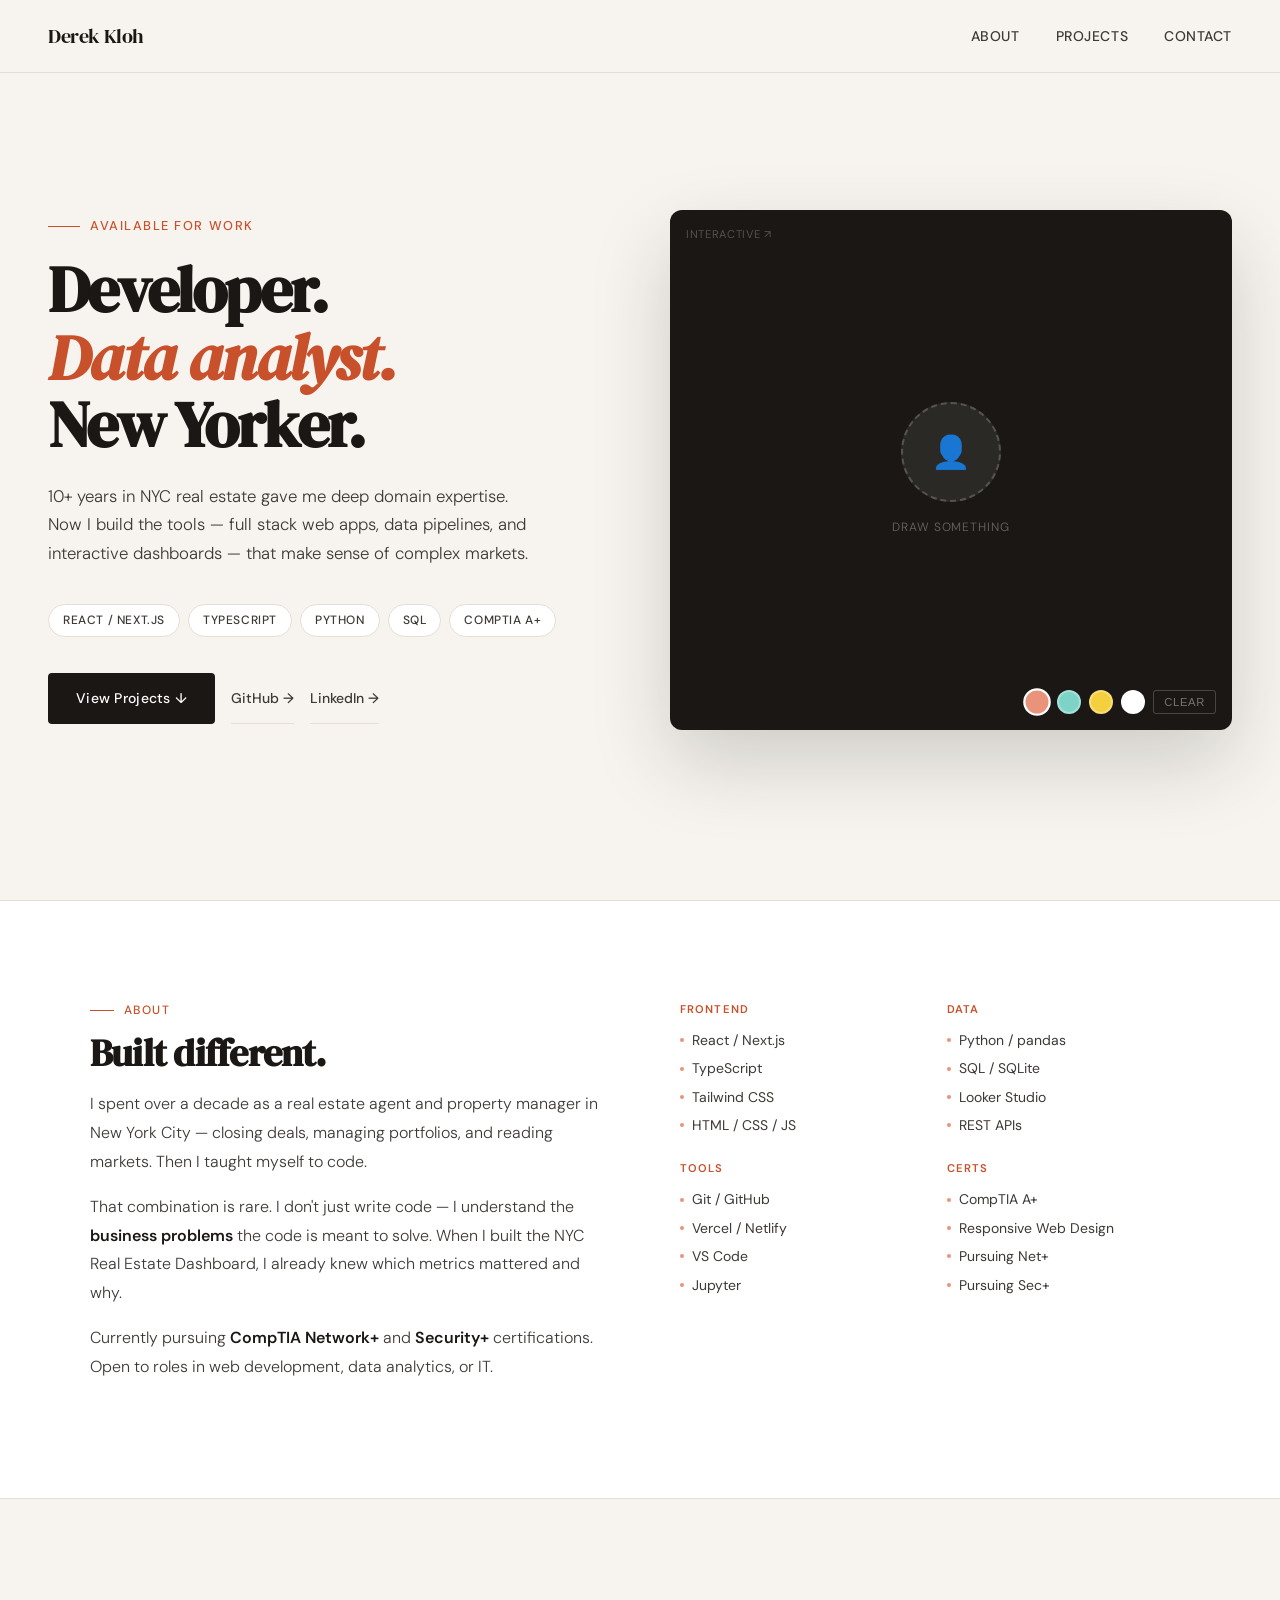
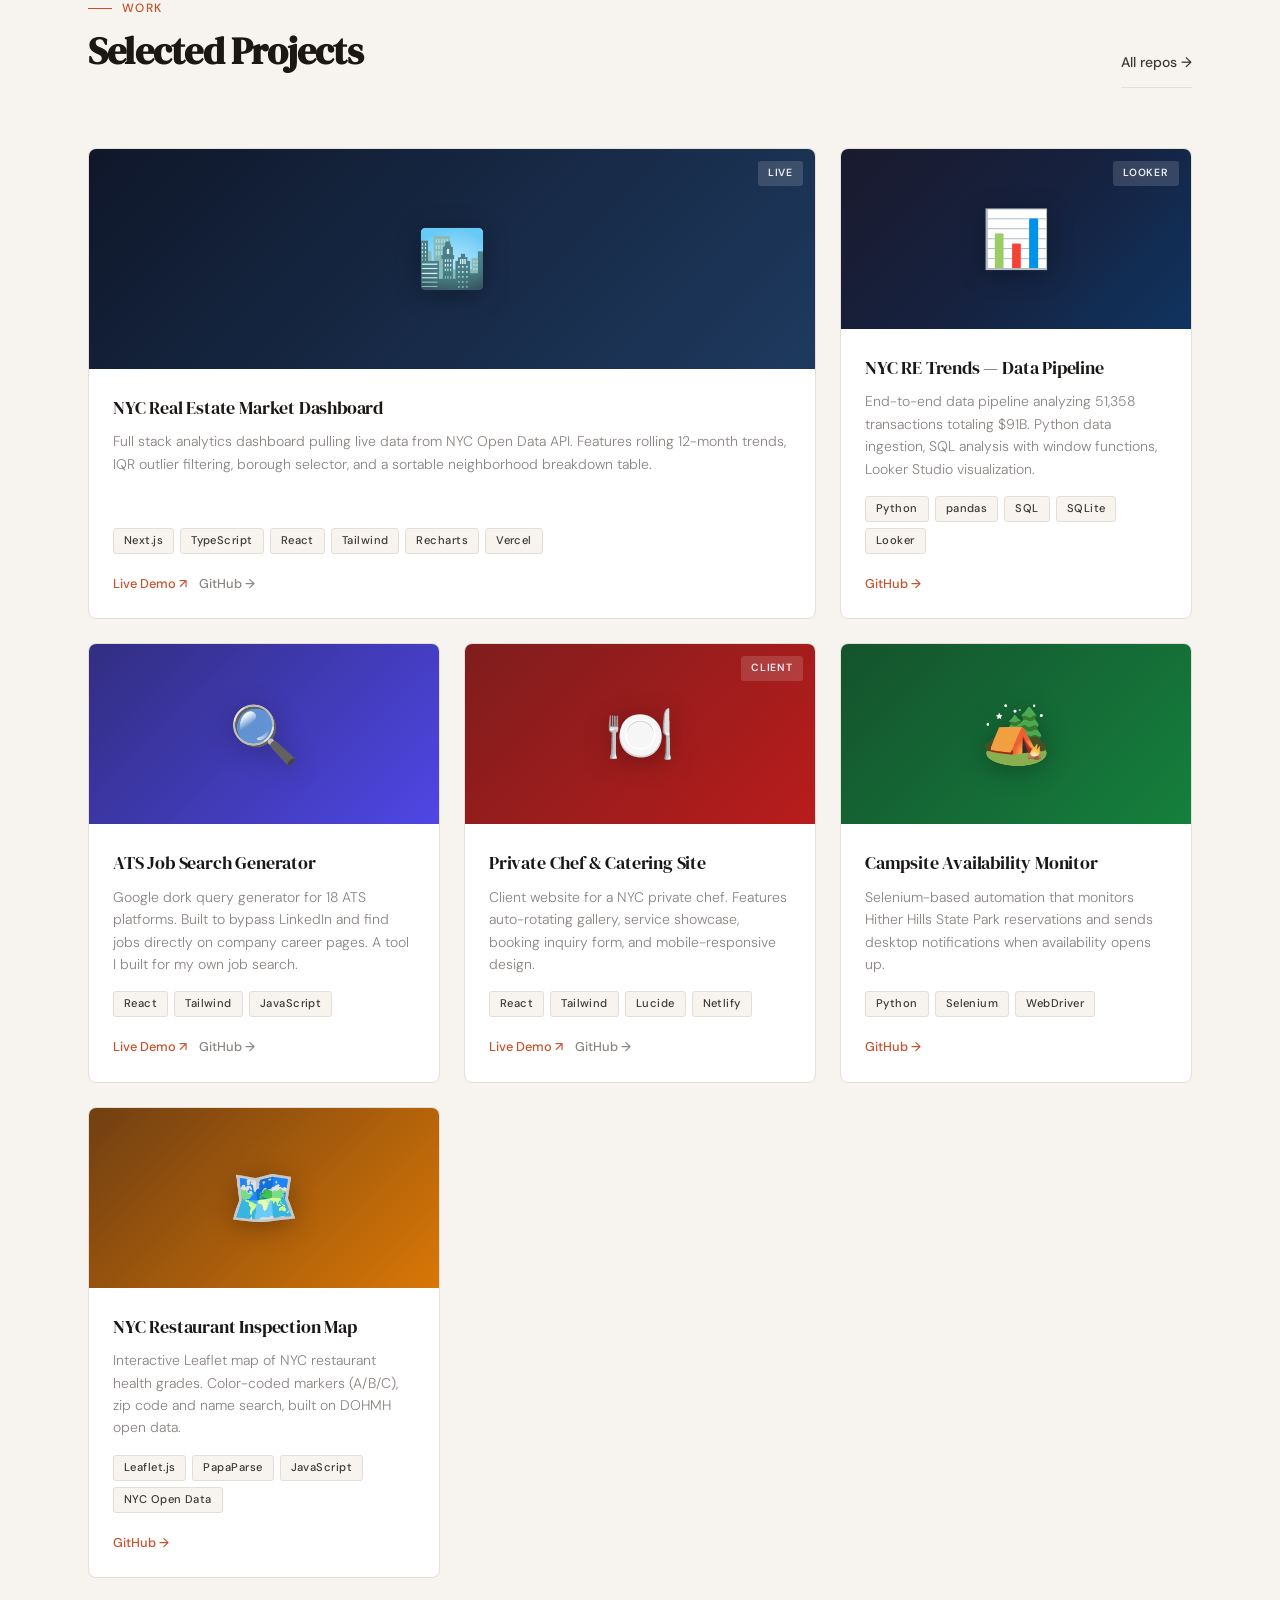
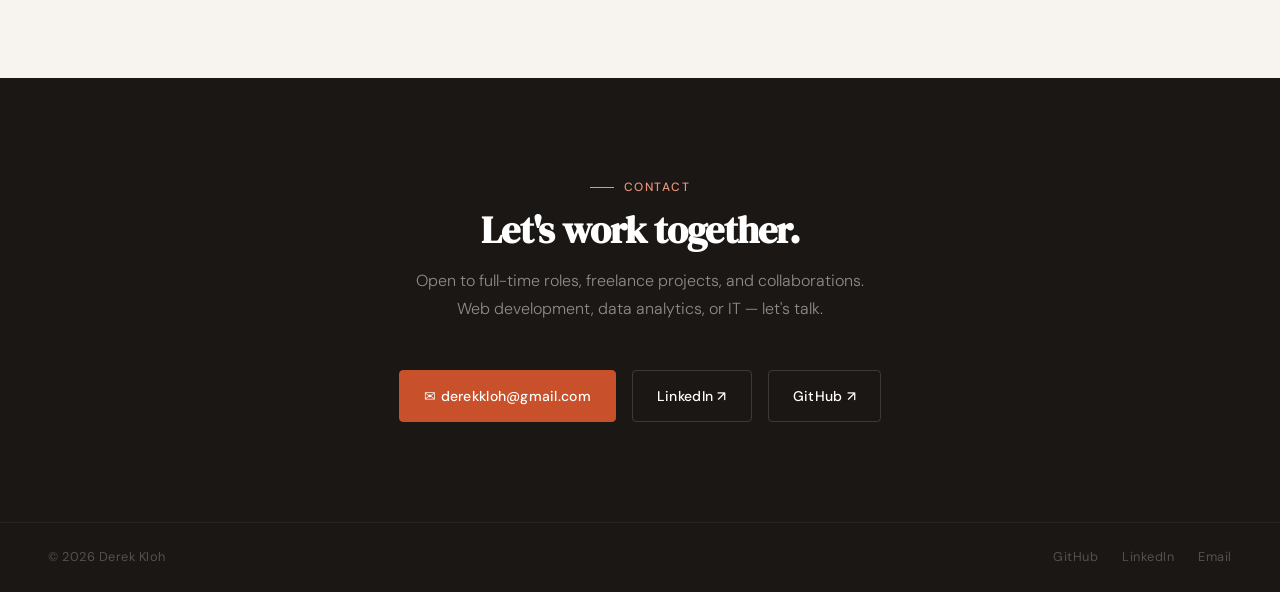
==== commit 634e2206: "add ATS tool live link" ====
--- a/index.html
+++ b/index.html
@@ -850,7 +850,8 @@
             <span class="stack-tag">JavaScript</span>
           </div>
           <div class="project-links">
-            <a href="https://github.com/Dkloh" target="_blank" class="project-link">GitHub →</a>
+            <a href="https://ats-job-search.vercel.app/" target="_blank" class="project-link">Live Demo ↗</a>
+            <a href="https://github.com/Dkloh/ats-job-search" target="_blank" class="project-link secondary">GitHub →</a>
           </div>
         </div>
       </div>
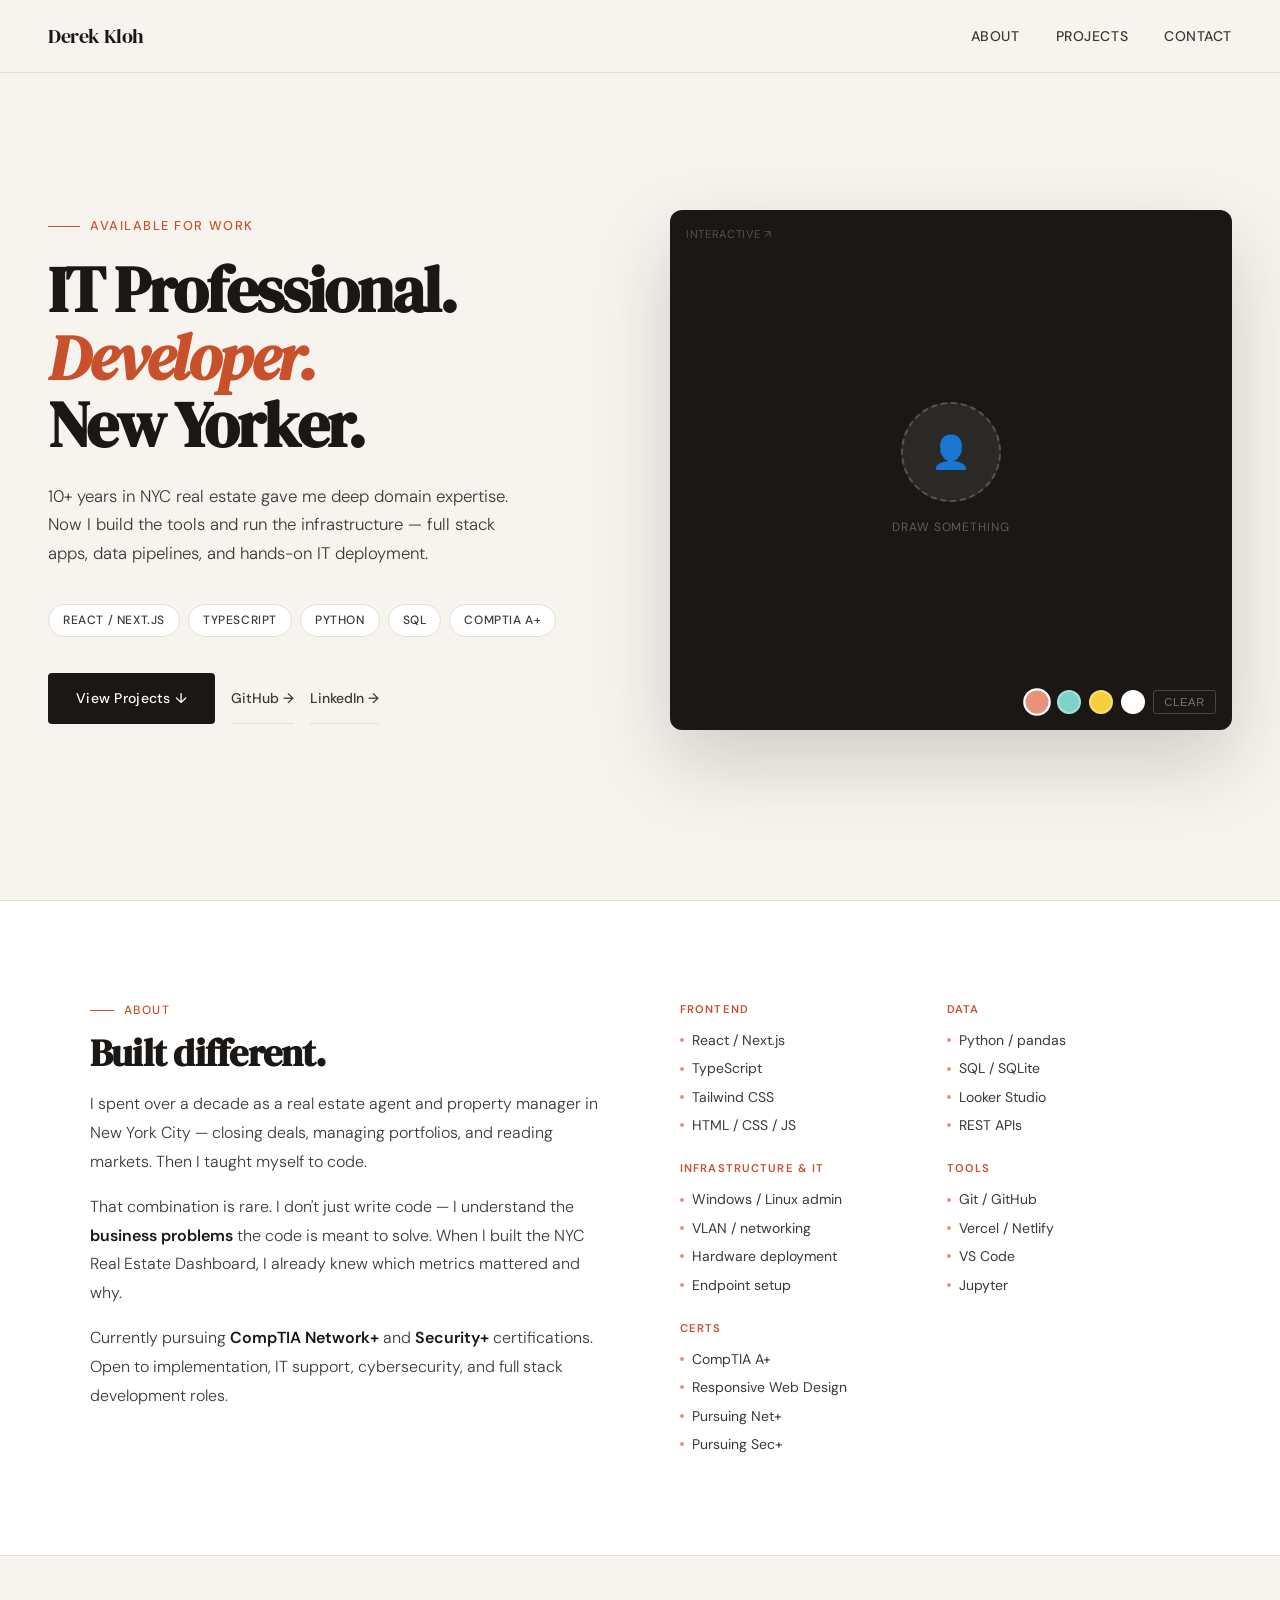
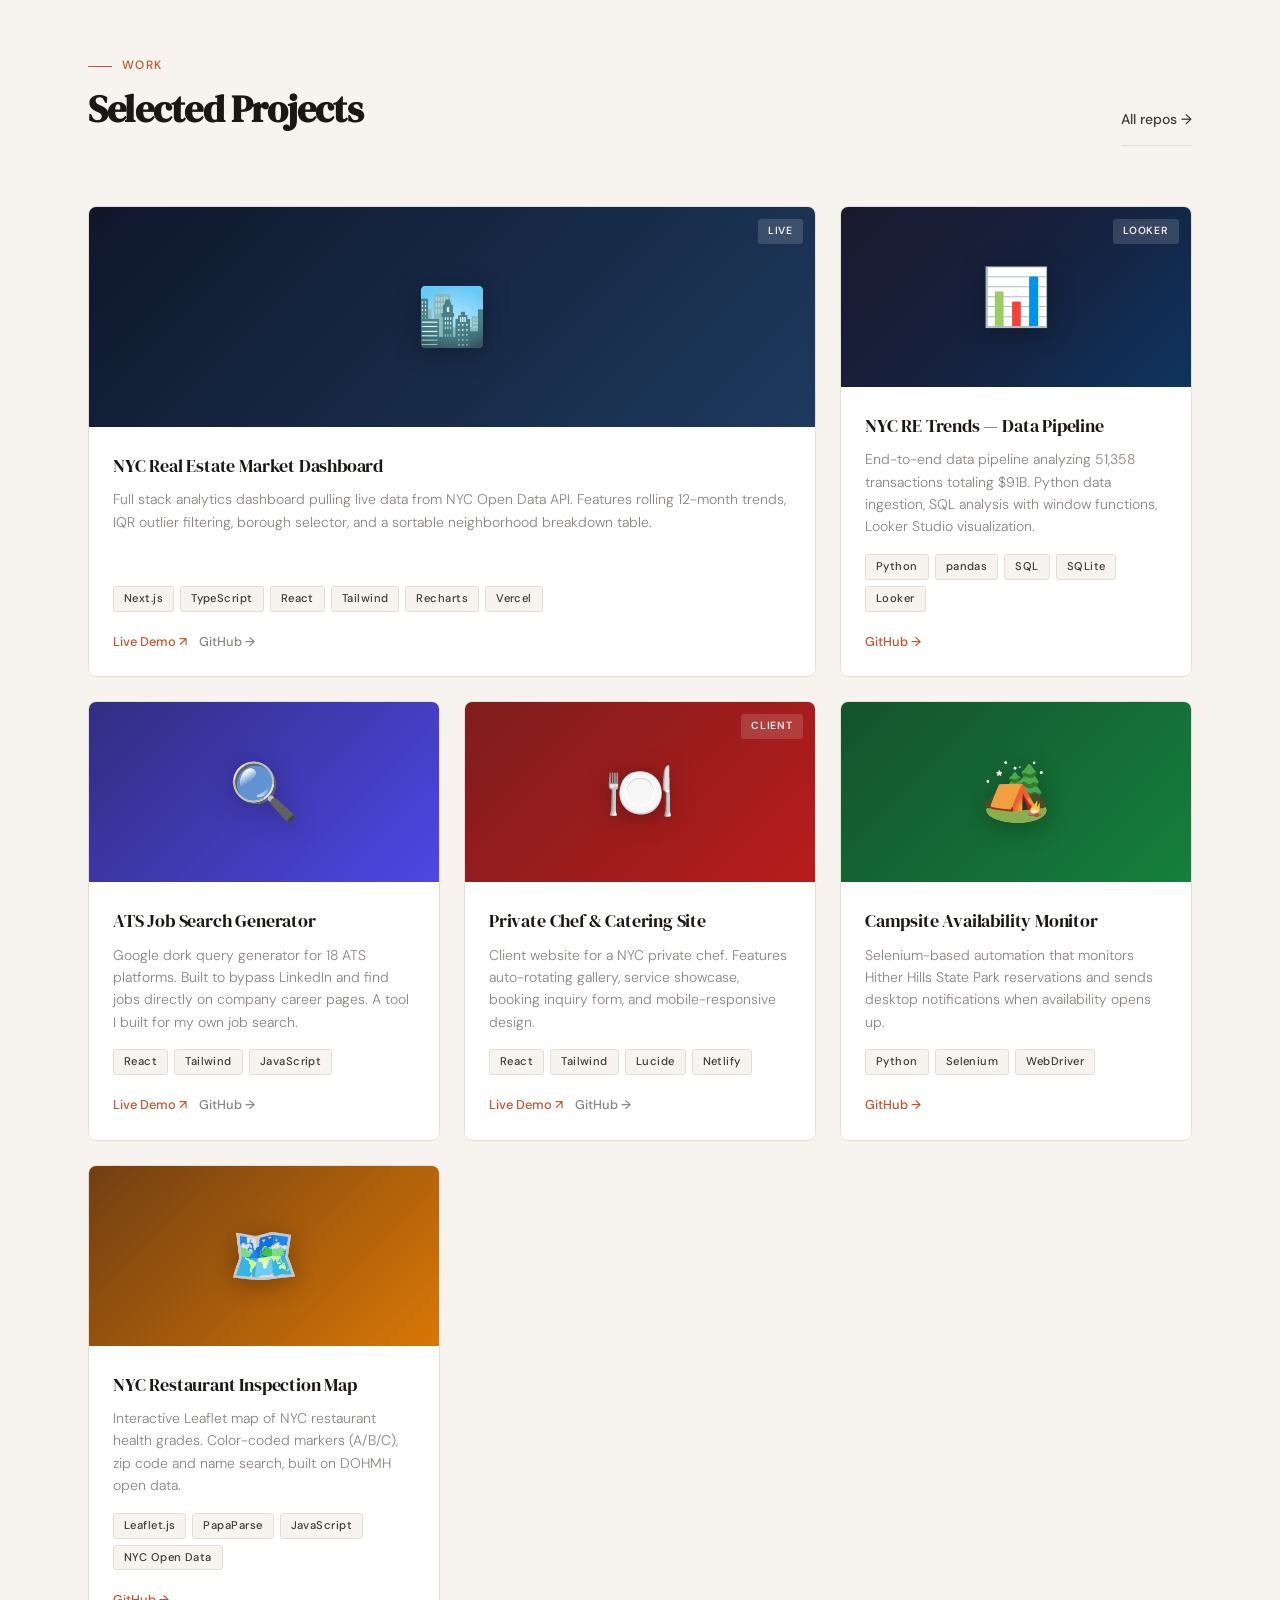
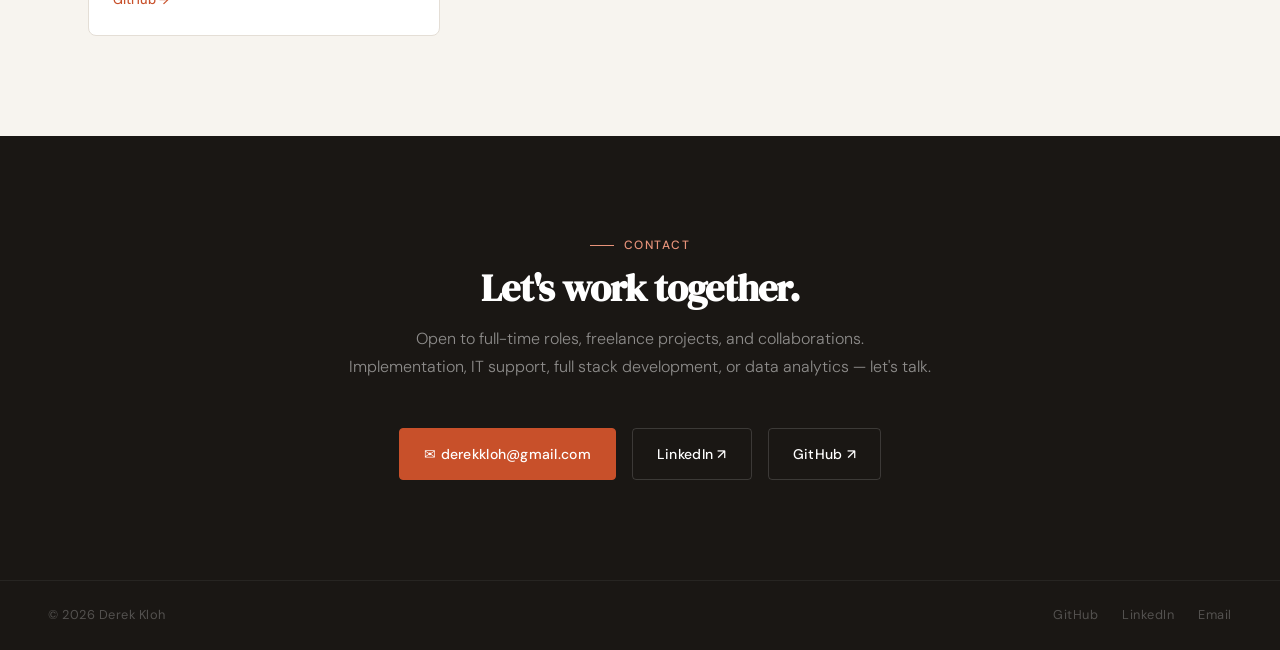
==== commit bbbed312: "Updated the About section to reflect a focus on IT and infrastructure roles, and added a new skill g" ====
--- a/index.html
+++ b/index.html
@@ -3,7 +3,7 @@
 <head>
   <meta charset="UTF-8" />
   <meta name="viewport" content="width=device-width, initial-scale=1.0"/>
-  <title>Derek Kloh — Developer & Data Analyst</title>
+  <title>Derek Kloh — IT Professional. Developer.</title>
   <link rel="preconnect" href="https://fonts.googleapis.com">
   <link rel="preconnect" href="https://fonts.gstatic.com" crossorigin>
   <link href="https://fonts.googleapis.com/css2?family=DM+Serif+Display:ital@0;1&family=DM+Sans:wght@300;400;500;600&display=swap" rel="stylesheet">
@@ -691,9 +691,9 @@
   <section id="hero">
     <div class="hero-text fade-in">
       <div class="hero-eyebrow">Available for work</div>
-      <h1>Developer.<br><em>Data analyst.</em><br>New Yorker.</h1>
+      <h1>IT Professional.<br><em>Developer.</em><br>New Yorker.</h1>
       <p class="hero-bio">
-        10+ years in NYC real estate gave me deep domain expertise. Now I build the tools — full stack web apps, data pipelines, and interactive dashboards — that make sense of complex markets.
+        10+ years in NYC real estate gave me deep domain expertise. Now I build the tools and run the infrastructure — full stack apps, data pipelines, and hands-on IT deployment.
       </p>
       <div class="hero-tags">
         <span class="tag">React / Next.js</span>
@@ -735,7 +735,7 @@
         <h2 class="section-title">Built different.</h2>
         <p>I spent over a decade as a real estate agent and property manager in New York City — closing deals, managing portfolios, and reading markets. Then I taught myself to code.</p>
         <p>That combination is rare. I don't just write code — I understand the <strong>business problems</strong> the code is meant to solve. When I built the NYC Real Estate Dashboard, I already knew which metrics mattered and why.</p>
-        <p>Currently pursuing <strong>CompTIA Network+</strong> and <strong>Security+</strong> certifications. Open to roles in web development, data analytics, or IT.</p>
+        <p>Currently pursuing <strong>CompTIA Network+</strong> and <strong>Security+</strong> certifications. Open to implementation, IT support, cybersecurity, and full stack development roles.</p>
       </div>
       <div class="skills-grid fade-in" style="transition-delay:0.15s;">
         <div class="skill-group">
@@ -754,6 +754,15 @@
             <li>SQL / SQLite</li>
             <li>Looker Studio</li>
             <li>REST APIs</li>
+          </ul>
+        </div>
+        <div class="skill-group">
+          <h4>Infrastructure & IT</h4>
+          <ul>
+            <li>Windows / Linux admin</li>
+            <li>VLAN / networking</li>
+            <li>Hardware deployment</li>
+            <li>Endpoint setup</li>
           </ul>
         </div>
         <div class="skill-group">
@@ -851,6 +860,7 @@
           </div>
           <div class="project-links">
             <a href="https://ats-job-search.vercel.app/" target="_blank" class="project-link">Live Demo ↗</a>
+            
             <a href="https://github.com/Dkloh/ats-job-search" target="_blank" class="project-link secondary">GitHub →</a>
           </div>
         </div>
@@ -927,7 +937,7 @@
       <h2 class="section-title">Let's work together.</h2>
       <p class="contact-sub">
         Open to full-time roles, freelance projects, and collaborations.<br>
-        Web development, data analytics, or IT — let's talk.
+        Implementation, IT support, full stack development, or data analytics — let's talk.
       </p>
       <div class="contact-links">
         <a href="mailto:derekkloh@gmail.com" class="contact-link primary">✉ derekkloh@gmail.com</a>
